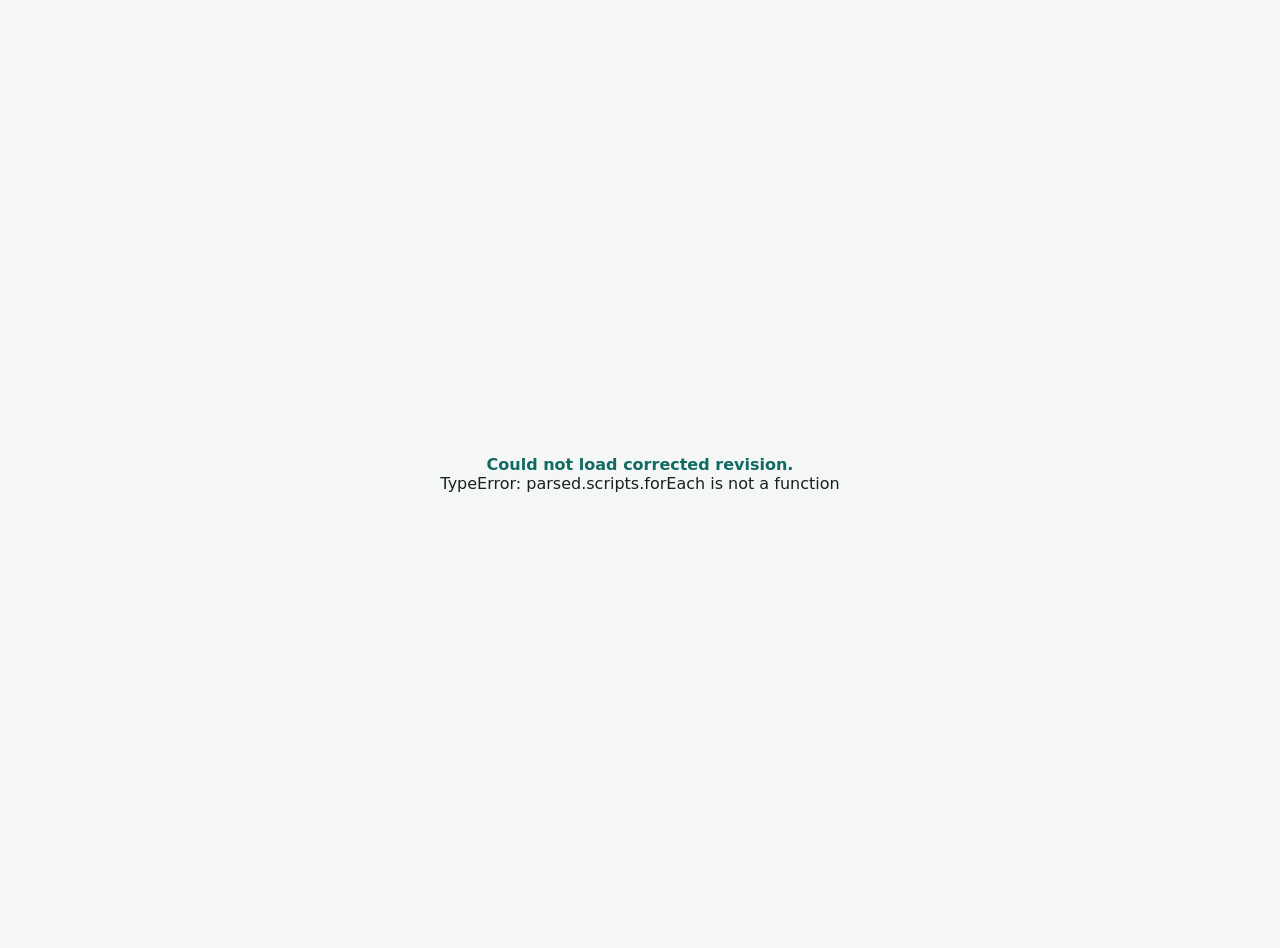
==== latest-revision-20260521-no-model-jump.html @ 3a9175ae "Add latest revision that keeps current panel on analysis" ====
<!doctype html>
<html lang="en">
  <head>
    <meta charset="utf-8" />
    <meta name="viewport" content="width=device-width, initial-scale=1" />
    <title>Advanced Concrete Design Tool - Latest no model jump</title>
    <style>
      html,
      body {
        margin: 0;
        min-height: 100%;
        background: #f4f7f5;
        color: #17211d;
        font-family: system-ui, Segoe UI, Arial, sans-serif;
      }
      .loading {
        min-height: 100vh;
        display: grid;
        place-items: center;
        padding: 24px;
        text-align: center;
      }
      .loading b {
        color: #126b63;
      }
    </style>
  </head>
  <body>
    <div class="loading">
      <div><b>Loading latest revision...</b><br />Run Analysis will keep the current panel open.</div>
    </div>
    <script>
      (async function loadLatestRevision() {
        const response = await fetch("latest-revision-20260521-v4.html?base=no-model-jump", { cache: "no-store" });
        const html = await response.text();
        const injection = `<script>
          (function installNoModelJumpPatch() {
            function activeView() {
              return document.querySelector(".tab.active")?.dataset.view || document.querySelector(".view.active")?.id?.replace(/^view-/, "") || "model";
            }
            function install() {
              const button = document.getElementById("runAnalysisBtn");
              if (!button || button.dataset.noModelJumpPatch === "1") return Boolean(button);
              button.dataset.noModelJumpPatch = "1";
              button.addEventListener(
                "click",
                function keepCurrentPanel(event) {
                  const view = activeView();
                  event.preventDefault();
                  event.stopImmediatePropagation();
                  if (typeof safeRun === "function") safeRun();
                  if (view && typeof switchTab === "function") switchTab(view);
                },
                true
              );
              window.__noModelJumpPatchReady = true;
              return true;
            }
            let attempts = 0;
            const timer = setInterval(function waitForApp() {
              attempts += 1;
              if (install() || attempts > 200) clearInterval(timer);
            }, 100);
            install();
          })();
        <\/script>`;
        document.open();
        document.write(html.replace("</body>", injection + "</body>"));
        document.close();
      })().catch(function showLoadError(error) {
        document.body.innerHTML = '<div class="loading"><div><b>Could not load latest revision.</b><br>' + String(error) + "</div></div>";
      });
    </script>
  </body>
</html>
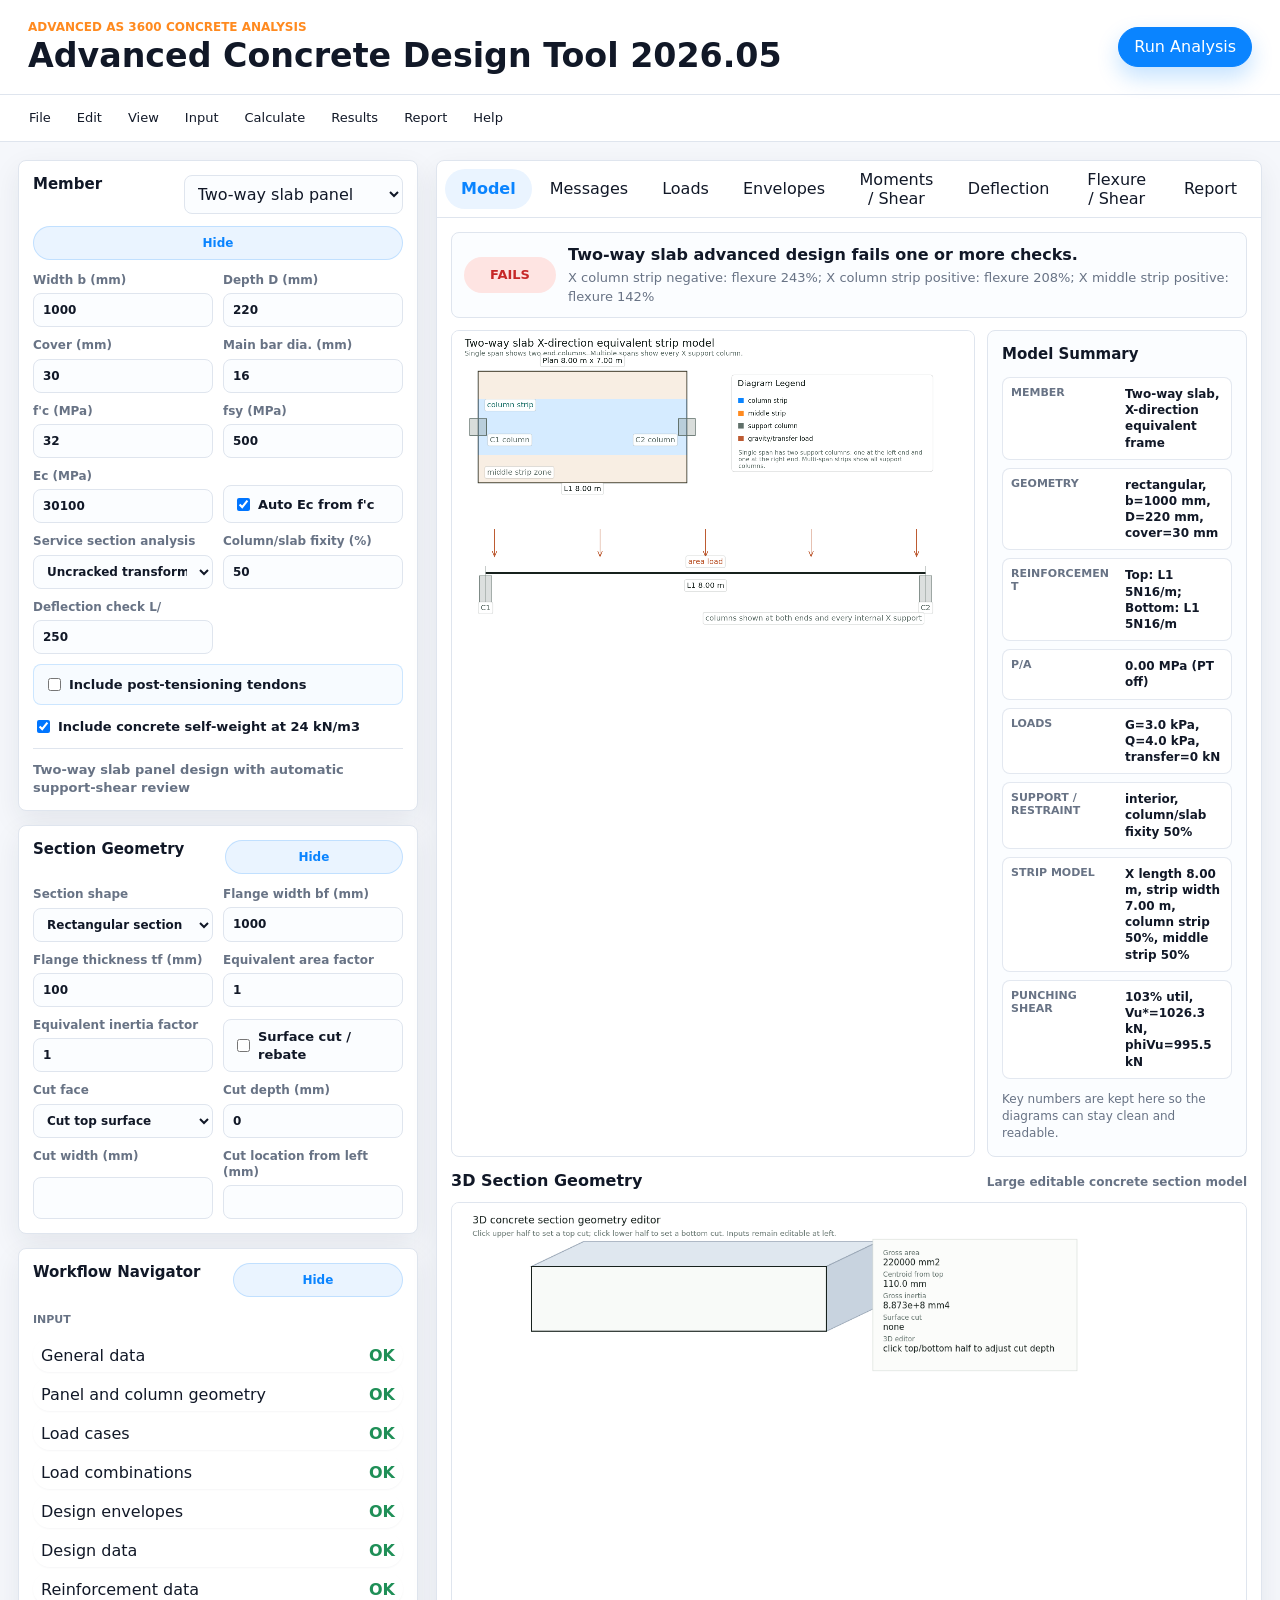
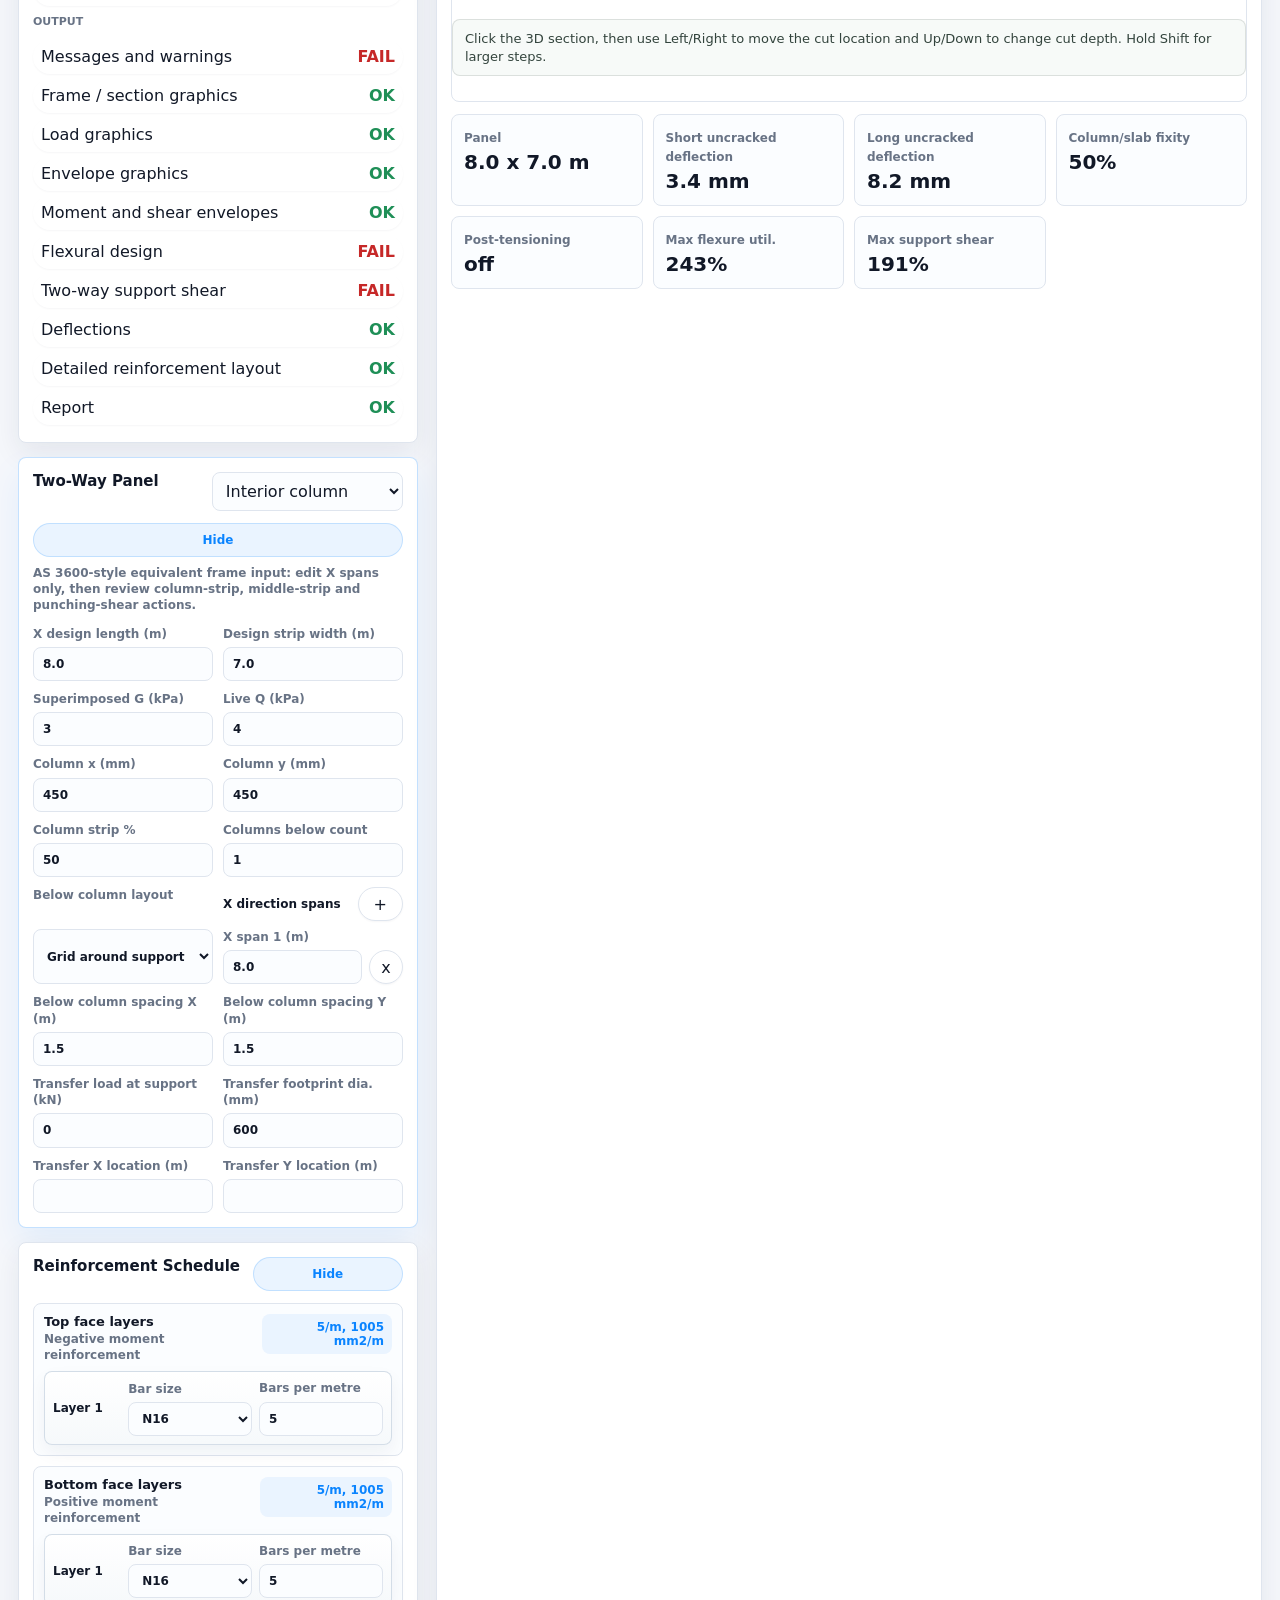
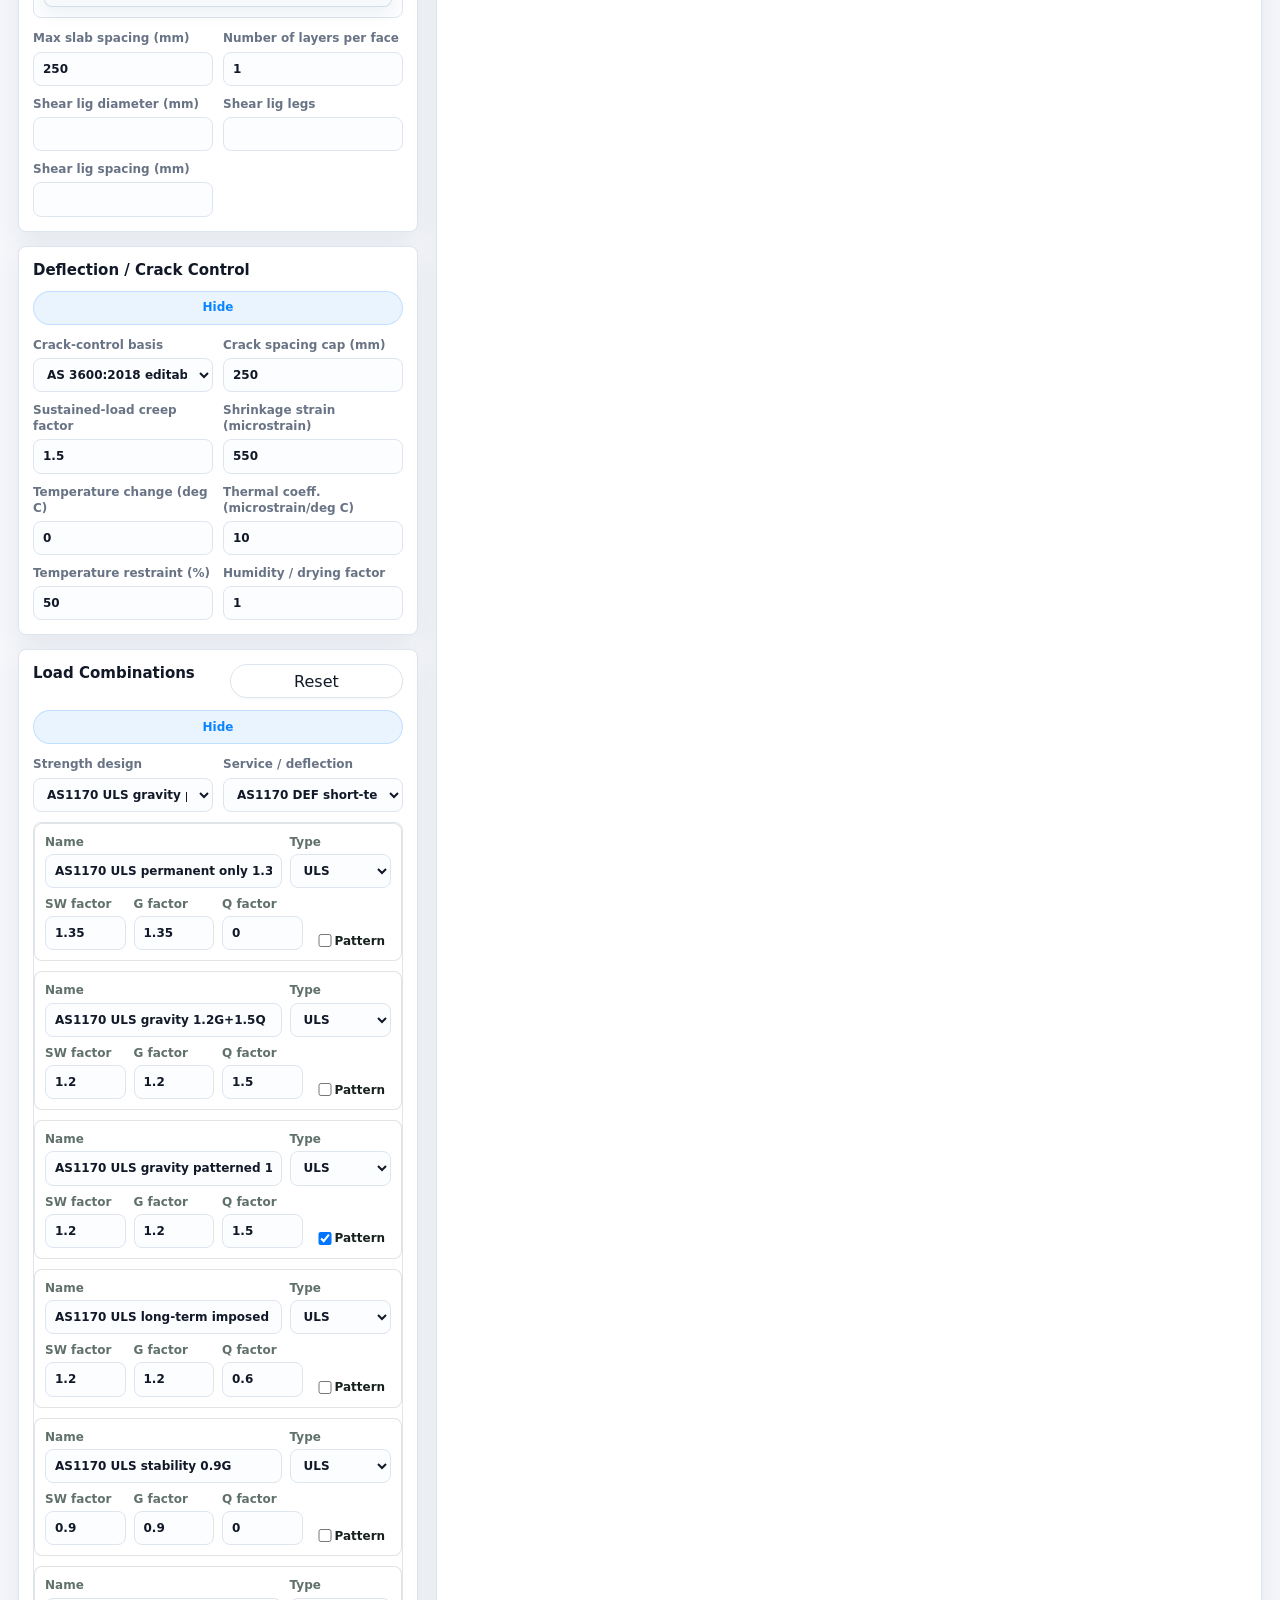
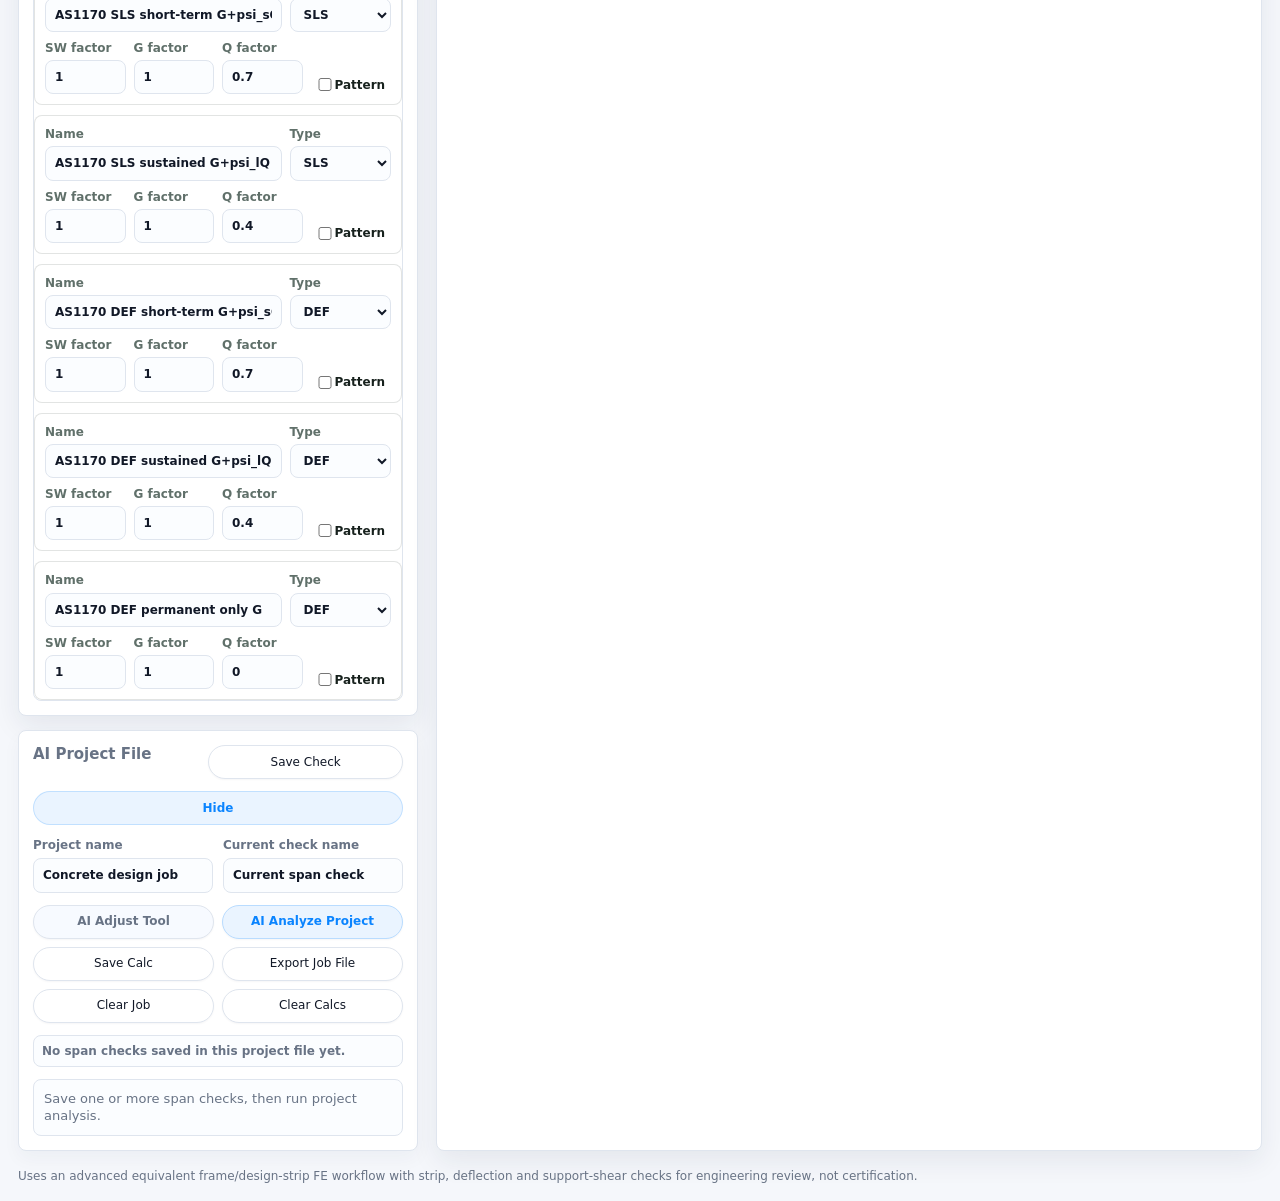
==== commit e9d48bca: "Fix latest revision wrapper loader" ====
--- a/latest-revision-20260521-no-model-jump.html
+++ b/latest-revision-20260521-no-model-jump.html
@@ -33,6 +33,7 @@
       (async function loadLatestRevision() {
         const response = await fetch("latest-revision-20260521-v4.html?base=no-model-jump", { cache: "no-store" });
         const html = await response.text();
+        const fixedHtml = html.replace("parsed.scripts.forEach(s=>s.remove());", "[...parsed.scripts].forEach(s=>s.remove());");
         const injection = `<script>
           (function installNoModelJumpPatch() {
             function activeView() {
@@ -65,7 +66,7 @@
           })();
         <\/script>`;
         document.open();
-        document.write(html.replace("</body>", injection + "</body>"));
+        document.write(fixedHtml.replace("</body>", injection + "</body>"));
         document.close();
       })().catch(function showLoadError(error) {
         document.body.innerHTML = '<div class="loading"><div><b>Could not load latest revision.</b><br>' + String(error) + "</div></div>";
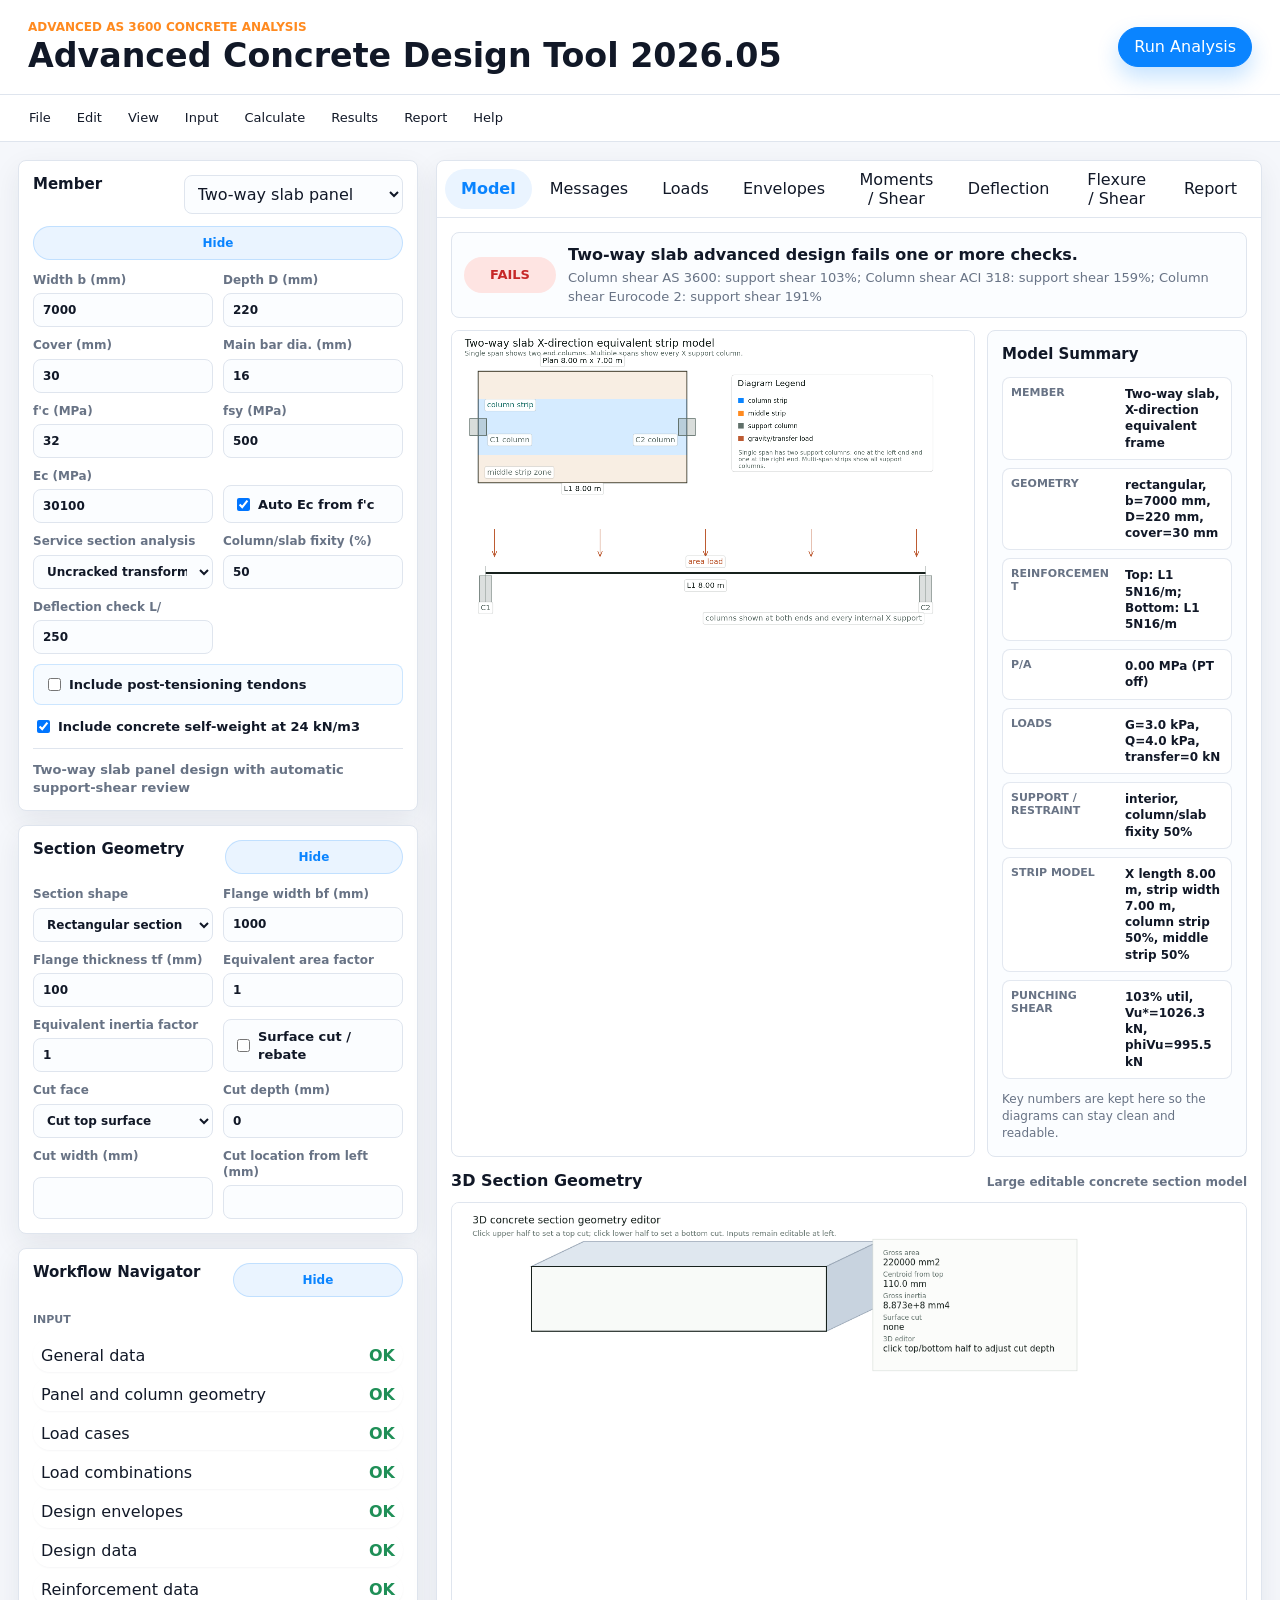
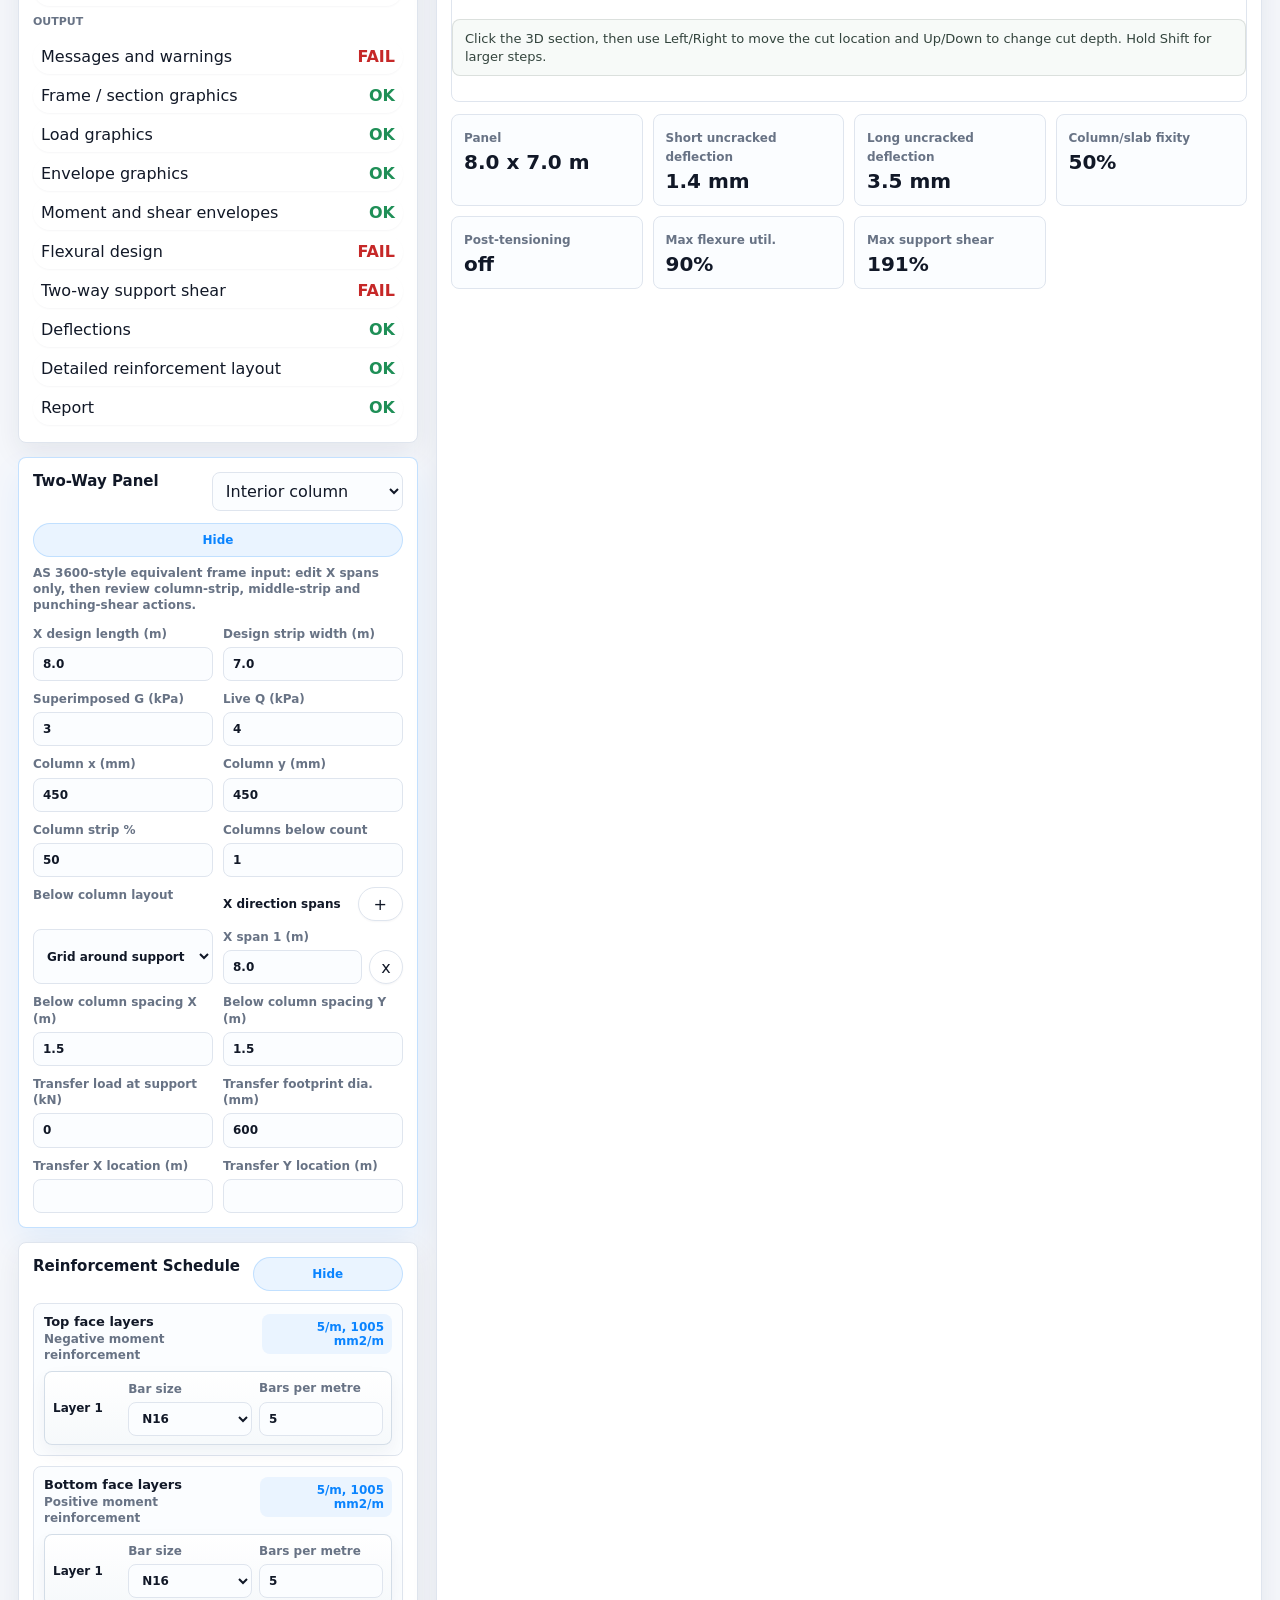
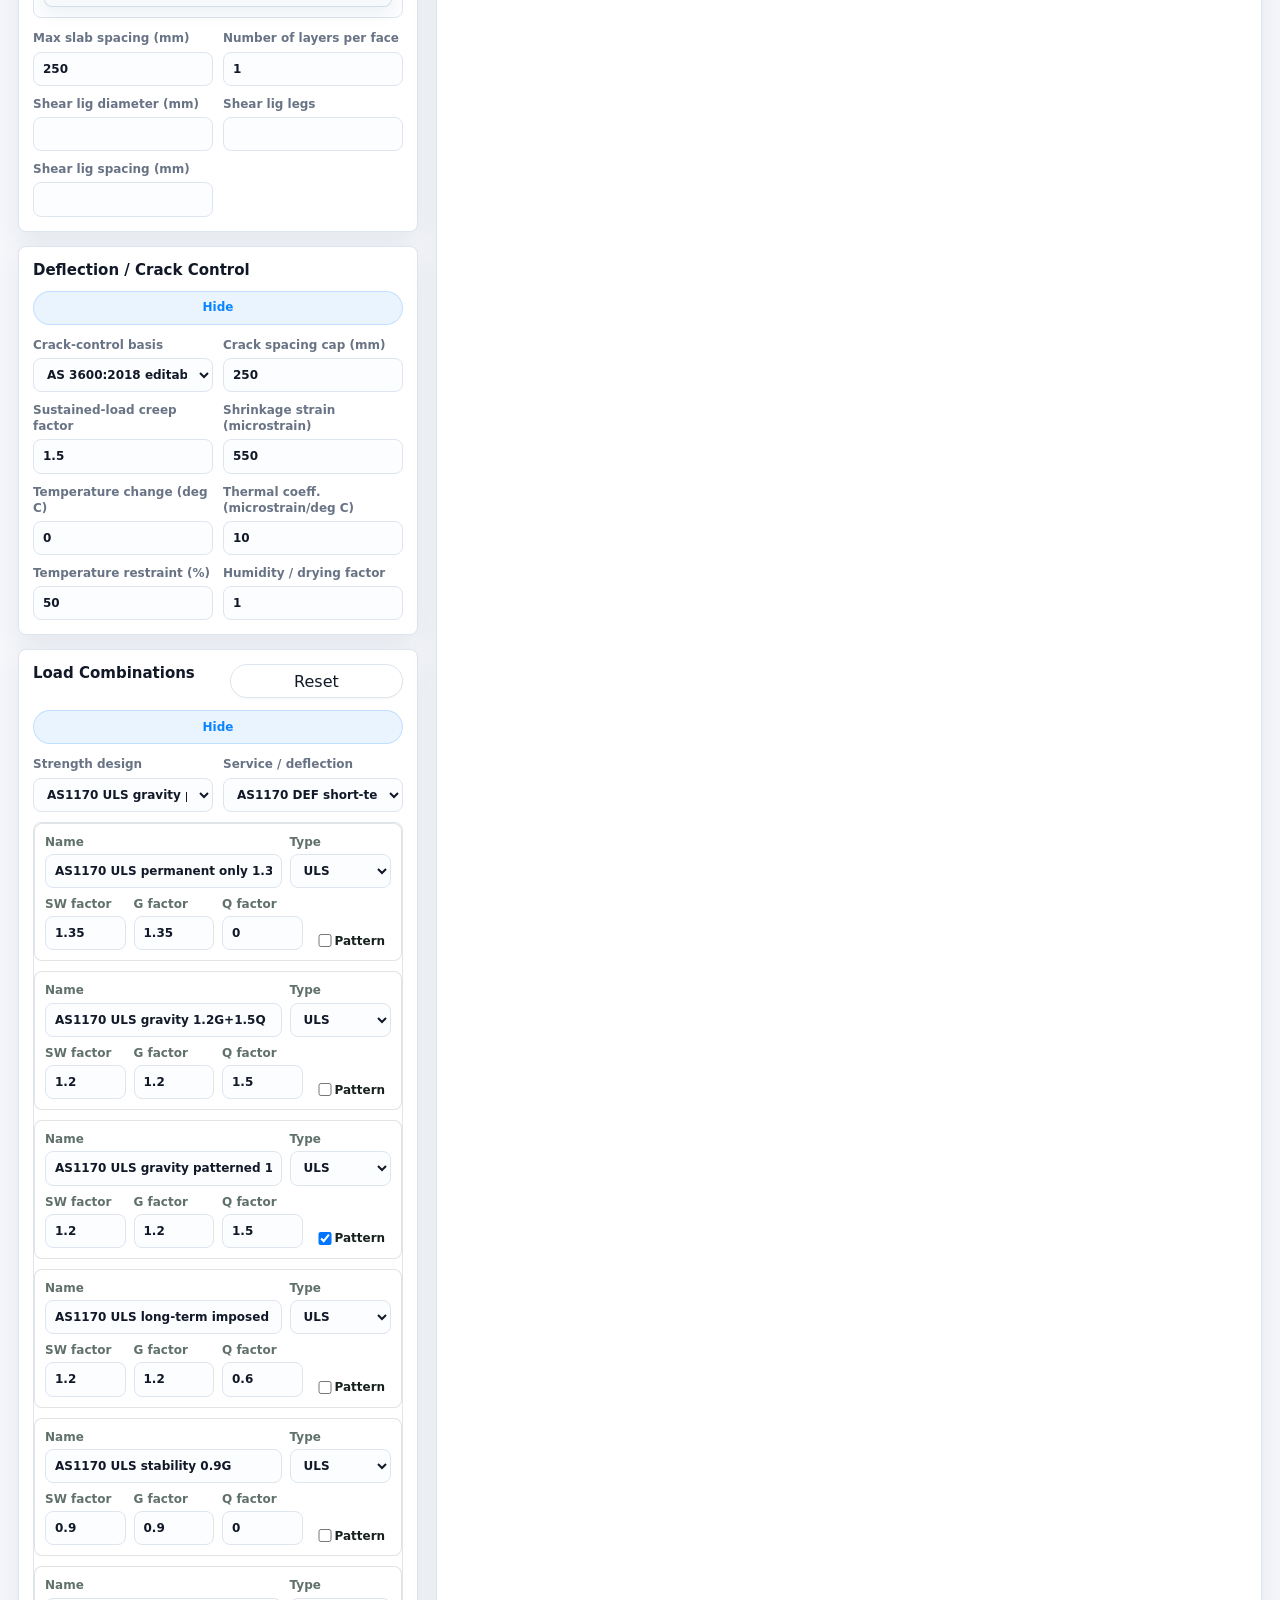
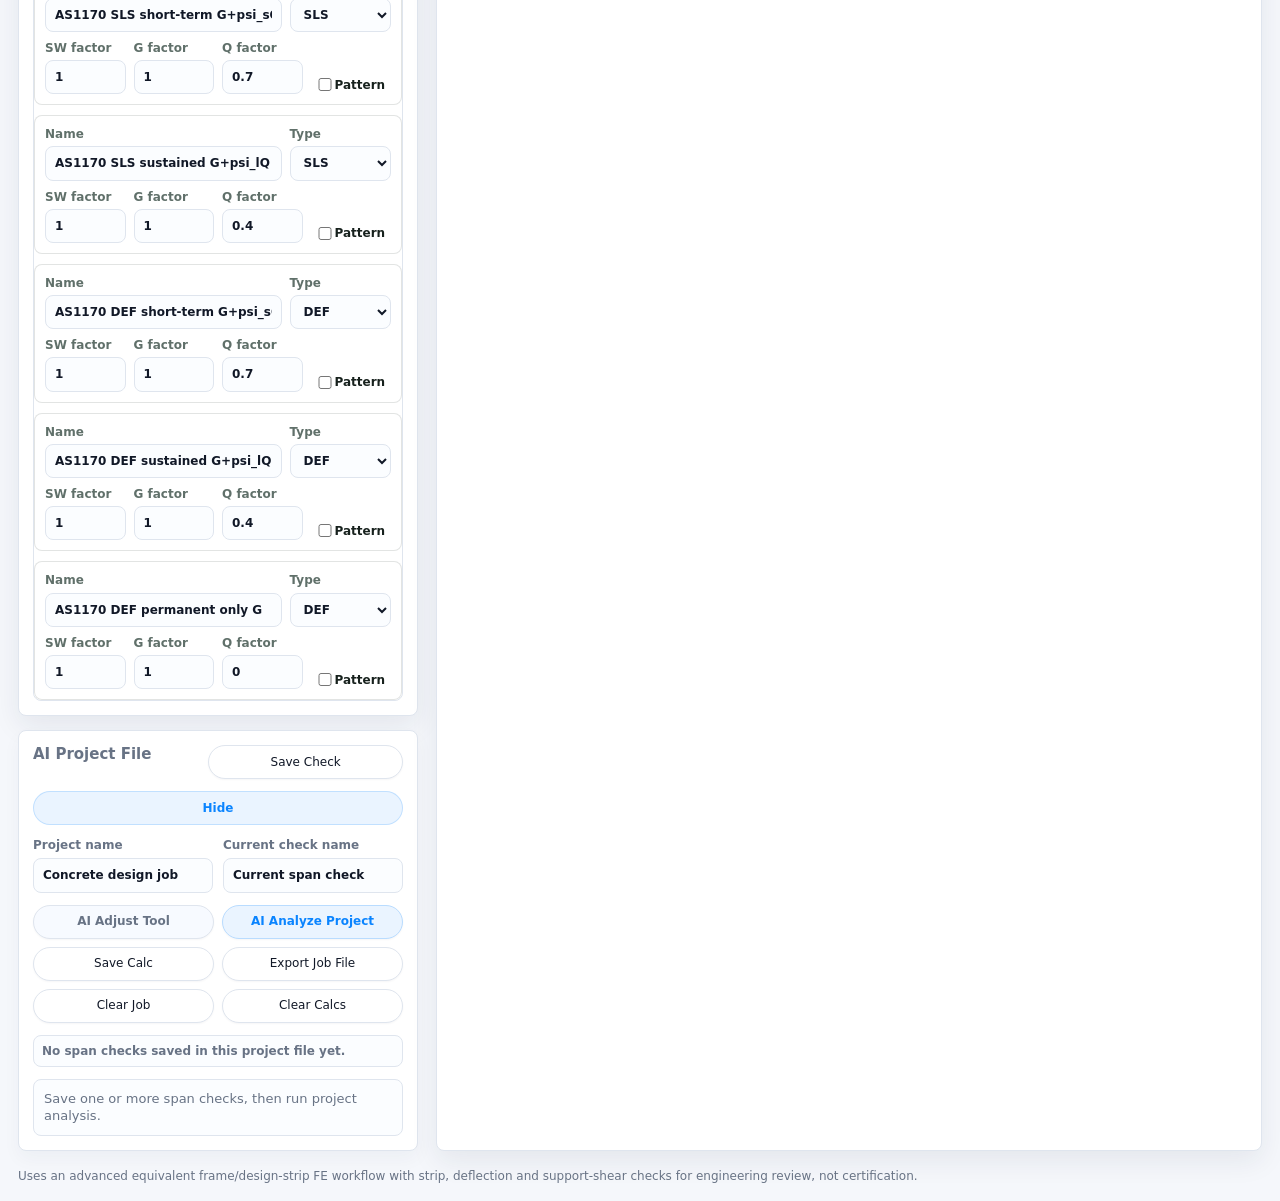
==== commit 95d94600: "Fix two-way strip width and flexure load share" ====
--- a/latest-revision-20260521-no-model-jump.html
+++ b/latest-revision-20260521-no-model-jump.html
@@ -31,15 +31,51 @@
     </div>
     <script>
       (async function loadLatestRevision() {
-        const response = await fetch("latest-revision-20260521-v4.html?base=no-model-jump", { cache: "no-store" });
+        const response = await fetch("latest-revision-20260521-v4.html?base=two-way-strip-fix", { cache: "no-store" });
         const html = await response.text();
         const fixedHtml = html.replace("parsed.scripts.forEach(s=>s.remove());", "[...parsed.scripts].forEach(s=>s.remove());");
         const injection = `<script>
-          (function installNoModelJumpPatch() {
+          (function installLatestTwoWayPatch() {
+            function appState() {
+              try { return state; } catch { return null; }
+            }
+            function id(name) {
+              return document.getElementById(name);
+            }
+            function toNumber(value, fallback) {
+              const n = Number(value);
+              return Number.isFinite(n) ? n : fallback;
+            }
+            function clampLocal(value, min, max) {
+              return Math.max(min, Math.min(max, Number(value) || 0));
+            }
+            function sumSpans(spans) {
+              return (spans || []).reduce(function (sum, span) { return sum + Math.max(0.5, Number(span) || 0.5); }, 0);
+            }
             function activeView() {
               return document.querySelector(".tab.active")?.dataset.view || document.querySelector(".view.active")?.id?.replace(/^view-/, "") || "model";
             }
-            function install() {
+            function syncTwoWayInputs() {
+              const st = appState();
+              const memberType = id("memberType")?.value || "twoWay";
+              if (!st || memberType !== "twoWay") return;
+              const xInput = id("panelX");
+              const yInput = id("panelY");
+              const widthInput = id("width");
+              const panelX = Math.max(0.5, toNumber(xInput?.value, 8));
+              const panelY = Math.max(0.5, toNumber(yInput?.value, 7));
+              if (!Array.isArray(st.twoWaySpansX) || !st.twoWaySpansX.length) st.twoWaySpansX = [panelX];
+              const current = sumSpans(st.twoWaySpansX);
+              if (st.twoWaySpansX.length === 1) {
+                st.twoWaySpansX = [panelX];
+              } else if (Math.abs(current - panelX) > 0.05) {
+                const scale = panelX / Math.max(current, 0.5);
+                st.twoWaySpansX = st.twoWaySpansX.map(function (span) { return Math.max(0.5, Number(span) * scale); });
+              }
+              st.twoWaySpansY = [panelY];
+              if (widthInput) widthInput.value = Math.round(panelY * 1000);
+            }
+            function patchNoModelJump() {
               const button = document.getElementById("runAnalysisBtn");
               if (!button || button.dataset.noModelJumpPatch === "1") return Boolean(button);
               button.dataset.noModelJumpPatch = "1";
@@ -56,6 +92,115 @@
               );
               window.__noModelJumpPatchReady = true;
               return true;
+            }
+            function patchTwoWayInputs() {
+              const st = appState();
+              if (!st || typeof readInputs !== "function") return false;
+              ["panelX", "panelY"].forEach(function (name) {
+                const el = id(name);
+                if (!el || el.dataset.twoWayStripFix === "1") return;
+                el.dataset.twoWayStripFix = "1";
+                ["input", "change"].forEach(function (eventName) {
+                  el.addEventListener(eventName, function () {
+                    syncTwoWayInputs();
+                    if (typeof safeRun === "function") safeRun();
+                  }, true);
+                });
+              });
+              syncTwoWayInputs();
+              if (!readInputs.twoWayStripWidthFix) {
+                const baseReadInputs = readInputs;
+                readInputs = function () {
+                  syncTwoWayInputs();
+                  const data = baseReadInputs.apply(this, arguments);
+                  if (data && data.memberType === "twoWay") {
+                    data.panelX = Math.max(0.5, toNumber(id("panelX")?.value, data.panelX || 8));
+                    data.panelY = Math.max(0.5, toNumber(id("panelY")?.value, data.panelY || 7));
+                    data.b = Math.round(data.panelY * 1000);
+                    data.designStripWidth = data.panelY;
+                    data.twoWaySpansX = (appState()?.twoWaySpansX || [data.panelX]).slice();
+                    if (typeof sectionProperties === "function") {
+                      data.sectionProperties = sectionProperties(data);
+                      data.Agross = data.sectionProperties.area;
+                      data.sectionCentroid = data.sectionProperties.centroid;
+                      data.Igross = data.sectionProperties.inertia;
+                    }
+                    if (typeof selfWeightAreaLoad === "function") data.selfWeightLoad = selfWeightAreaLoad(data);
+                    data.transferAreaLoad = Math.max(0, data.transferLoadKn || 0) / Math.max(data.panelX * data.panelY, 1e-9);
+                    if (typeof ptEffectiveForce === "function") data.ptEffectiveForce = ptEffectiveForce(data);
+                  }
+                  return data;
+                };
+                readInputs.twoWayStripWidthFix = true;
+              }
+              return true;
+            }
+            function patchTwoWayFlexure() {
+              if (typeof designTwoWayStrips !== "function" || designTwoWayStrips.twoWayLoadShareFix) return typeof designTwoWayStrips === "function";
+              designTwoWayStrips = function (input, wu, plate) {
+                const lx = Math.max(0.5, Number(input.panelX) || 0.5);
+                const ly = Math.max(0.5, Number(input.panelY) || 0.5);
+                const short = Math.min(lx, ly);
+                const long = Math.max(lx, ly);
+                const aspect = long / Math.max(short, 0.5);
+                const colFrac = clampLocal((input.columnStripPercent || 50) / 100, 0.2, 0.8);
+                const fixity = typeof connectionFixityRatio === "function" ? connectionFixityRatio(input) : clampLocal((input.columnFixity || 50) / 100, 0, 1);
+                const factors = typeof twoWayStripDistributionFactors === "function" ? twoWayStripDistributionFactors(fixity) : {
+                  columnNegative: 0.7,
+                  columnPositive: 0.6,
+                  middlePositive: 0.41,
+                  middleNegative: 0.21
+                };
+                const lx4 = Math.pow(lx, 4);
+                const ly4 = Math.pow(ly, 4);
+                const xShare = clampLocal(ly4 / Math.max(lx4 + ly4, 1e-9), 0.2, 1);
+                const totalMoment = typeof equivalentFrameStaticMoment === "function" ? equivalentFrameStaticMoment(wu * xShare, lx, ly) : (wu * xShare * ly * lx * lx) / 8;
+                const columnWidth = ly * colFrac;
+                const middleWidth = Math.max(ly - columnWidth, ly * 0.1);
+                const rows = [];
+                [
+                  { strip: "column strip", sign: "negative", frac: factors.columnNegative, width: columnWidth },
+                  { strip: "column strip", sign: "positive", frac: factors.columnPositive, width: columnWidth },
+                  { strip: "middle strip", sign: "positive", frac: factors.middlePositive, width: middleWidth },
+                  { strip: "middle strip", sign: "negative", frac: factors.middleNegative, width: middleWidth }
+                ].forEach(function (item) {
+                  const Mu = Math.abs((totalMoment * item.frac) / Math.max(item.width, 0.1));
+                  const stripInput = { ...input, memberType: "slab", b: 1000, d: input.d };
+                  const face = item.sign === "negative" ? "top" : "bottom";
+                  const phi = typeof flexurePhi === "function" ? flexurePhi(stripInput) : 0.85;
+                  const asReq = typeof requiredSteel === "function" ? requiredSteel(stripInput, Mu / phi, face) : 0;
+                  const provided = typeof chooseReo === "function" ? chooseReo(stripInput, asReq, face) : { text: "check reinforcement", as: 0 };
+                  const phiMu = typeof momentCapacity === "function" ? phi * momentCapacity(stripInput, provided.as || 0, face) : 0;
+                  rows.push({
+                    zone: "X " + item.strip,
+                    location: item.sign,
+                    face,
+                    Mu,
+                    phiMu,
+                    asReq,
+                    provided,
+                    util: phiMu > 0 ? Mu / phiMu : Infinity,
+                    deflection: (plate?.maxDeflectionM || 0) * 1000,
+                    limit: (short * 1000) / Math.max(input.deflectionRatio || 250, 1),
+                    deflectionOk: (plate?.maxDeflectionM || 0) * 1000 <= (short * 1000) / Math.max(input.deflectionRatio || 250, 1),
+                    check: "X-direction equivalent strip, " + item.width.toFixed(2) + " m " + item.strip + ", two-way load share " + (xShare * 100).toFixed(0) + "%, aspect " + aspect.toFixed(2)
+                  });
+                });
+                return rows;
+              };
+              designTwoWayStrips.twoWayLoadShareFix = true;
+              return true;
+            }
+            function install() {
+              const ok = patchNoModelJump();
+              const inputOk = patchTwoWayInputs();
+              const flexureOk = patchTwoWayFlexure();
+              if (inputOk && flexureOk) {
+                syncTwoWayInputs();
+                if (typeof safeRun === "function") safeRun();
+                window.__twoWayStripFlexureFixReady = true;
+              }
+              return ok && inputOk && flexureOk;
             }
             let attempts = 0;
             const timer = setInterval(function waitForApp() {
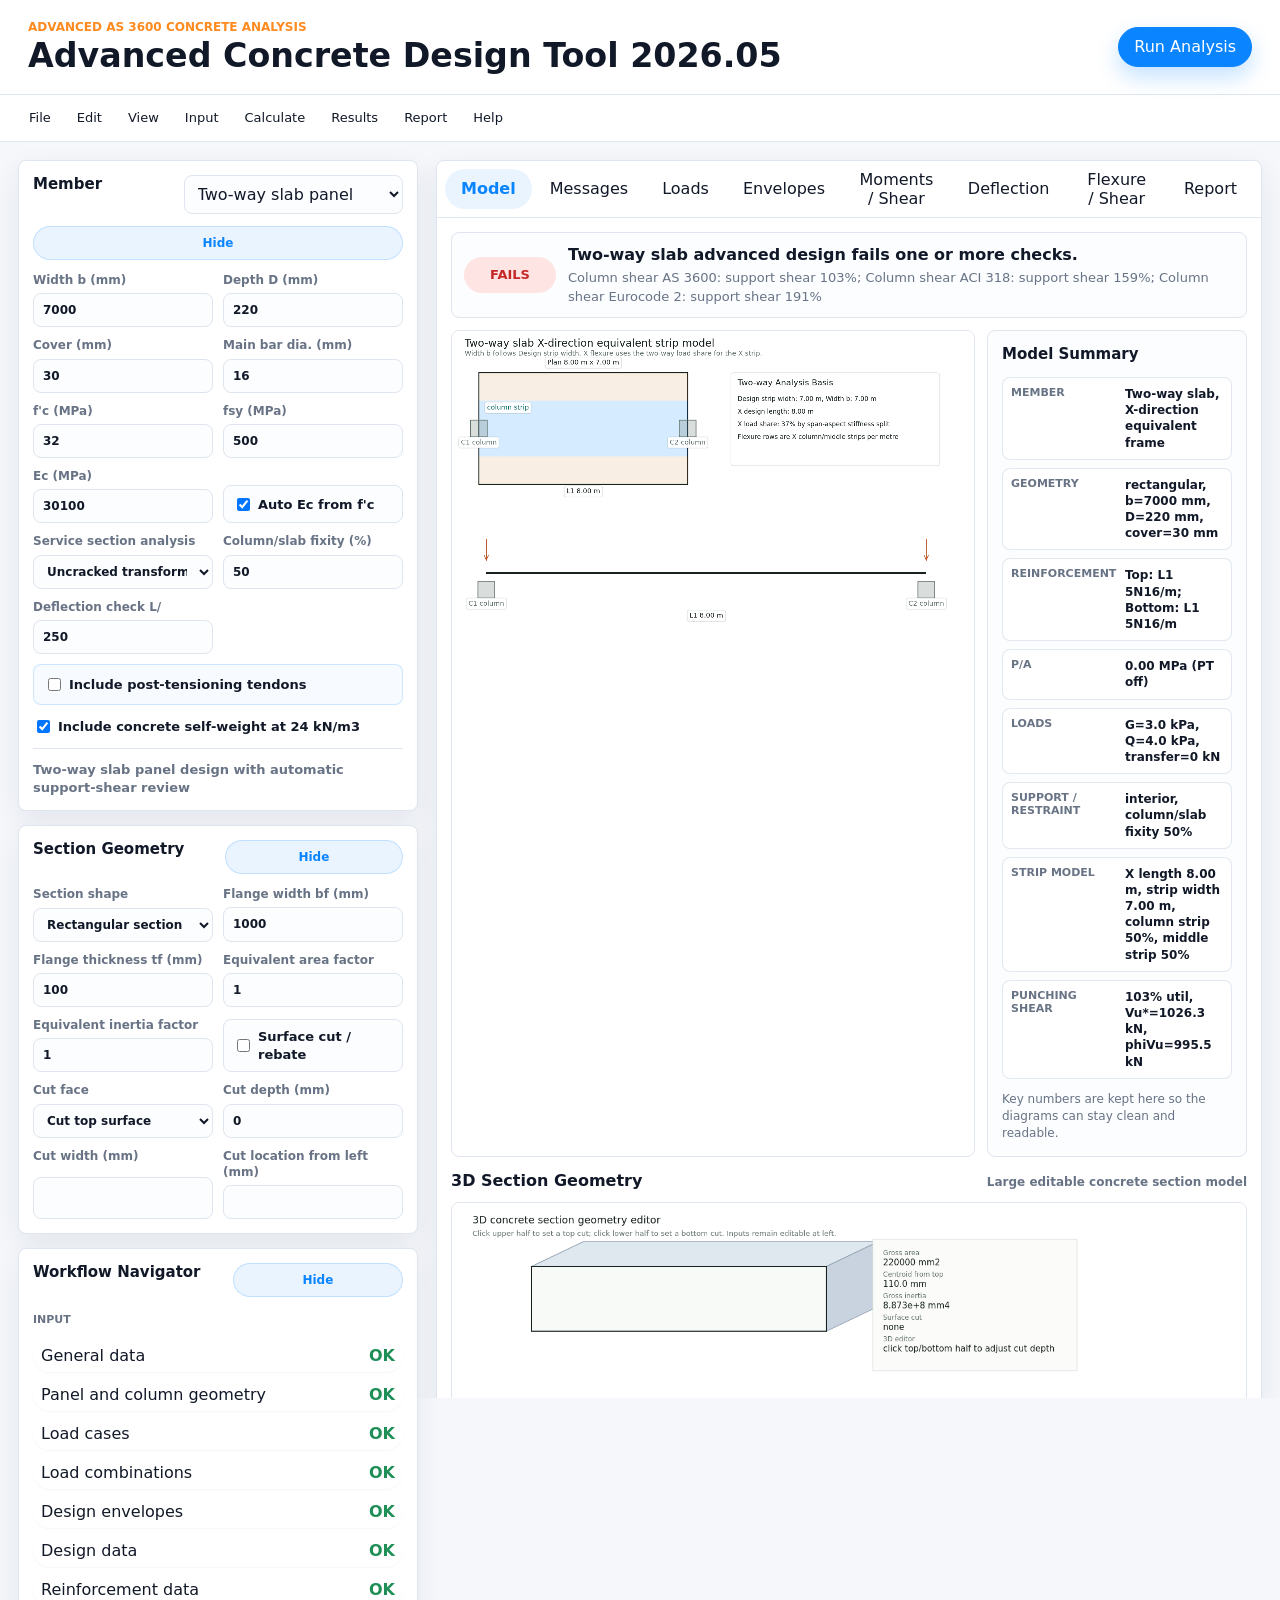
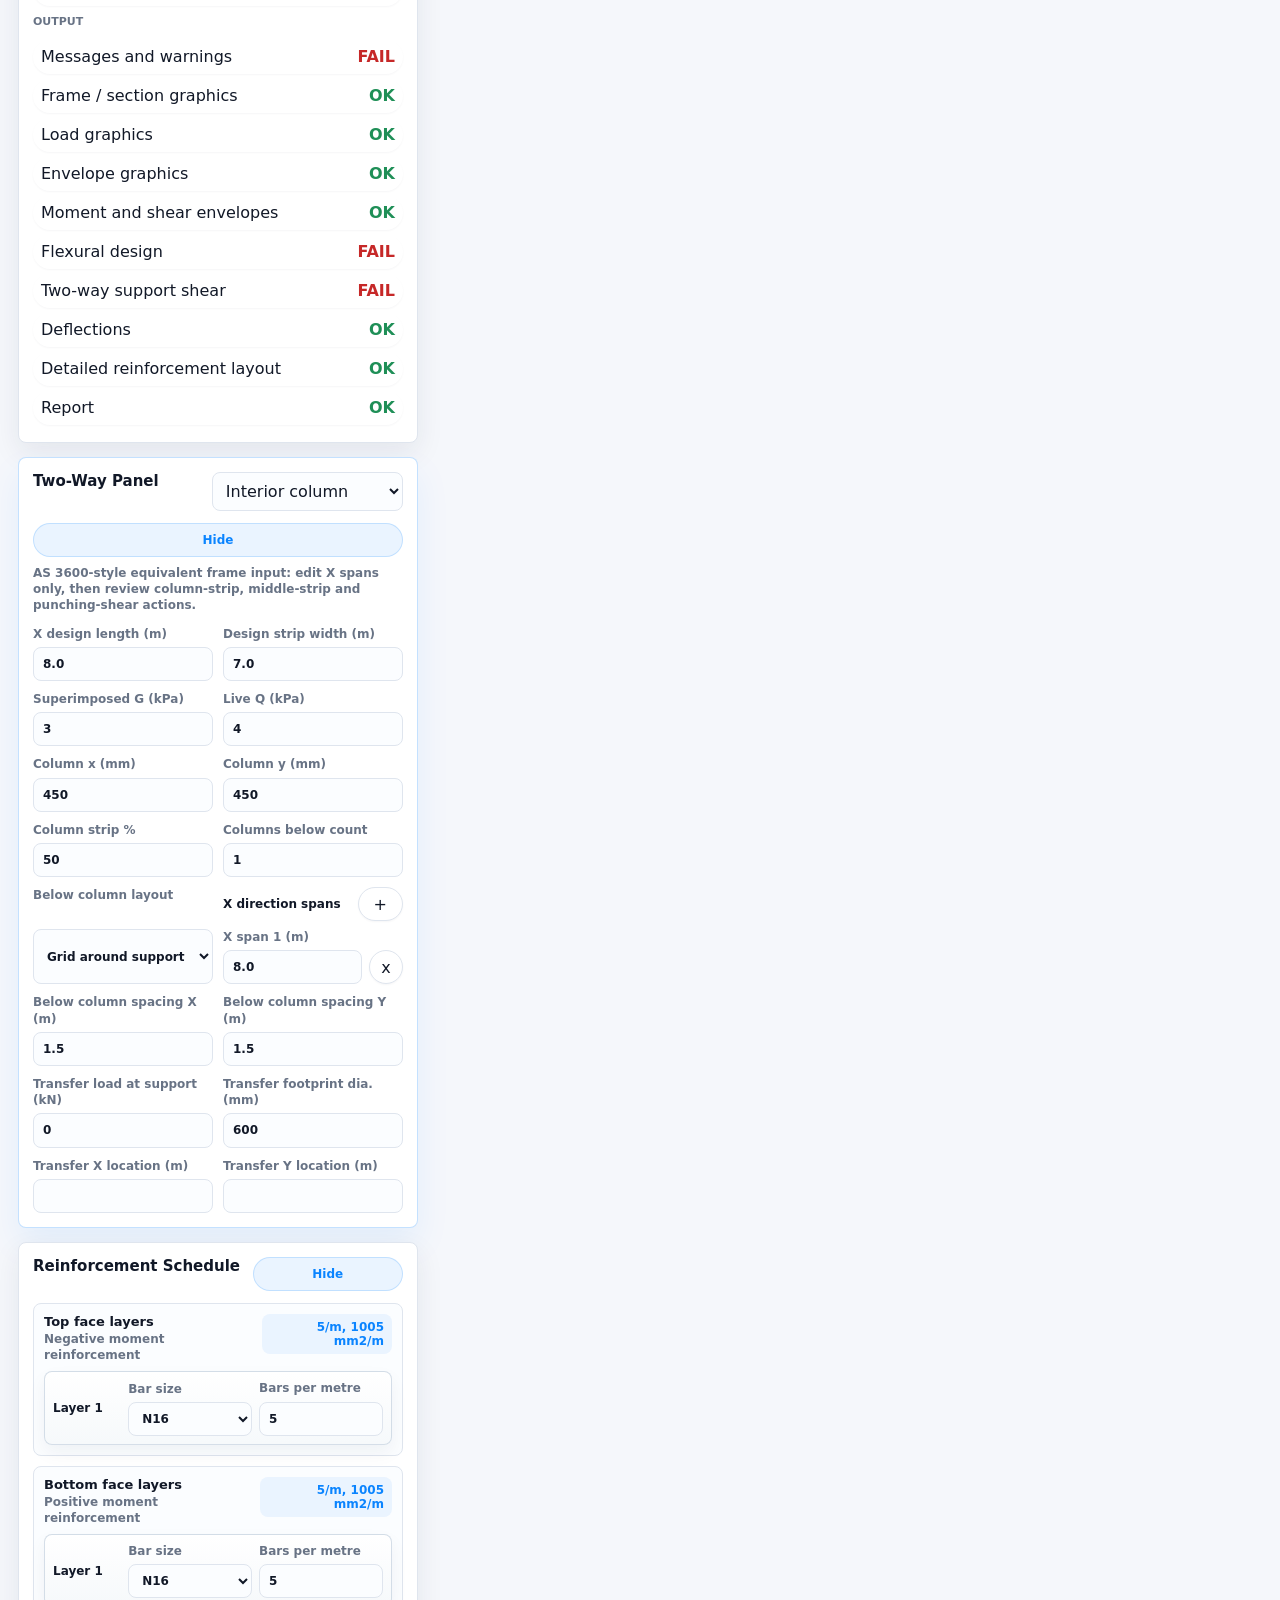
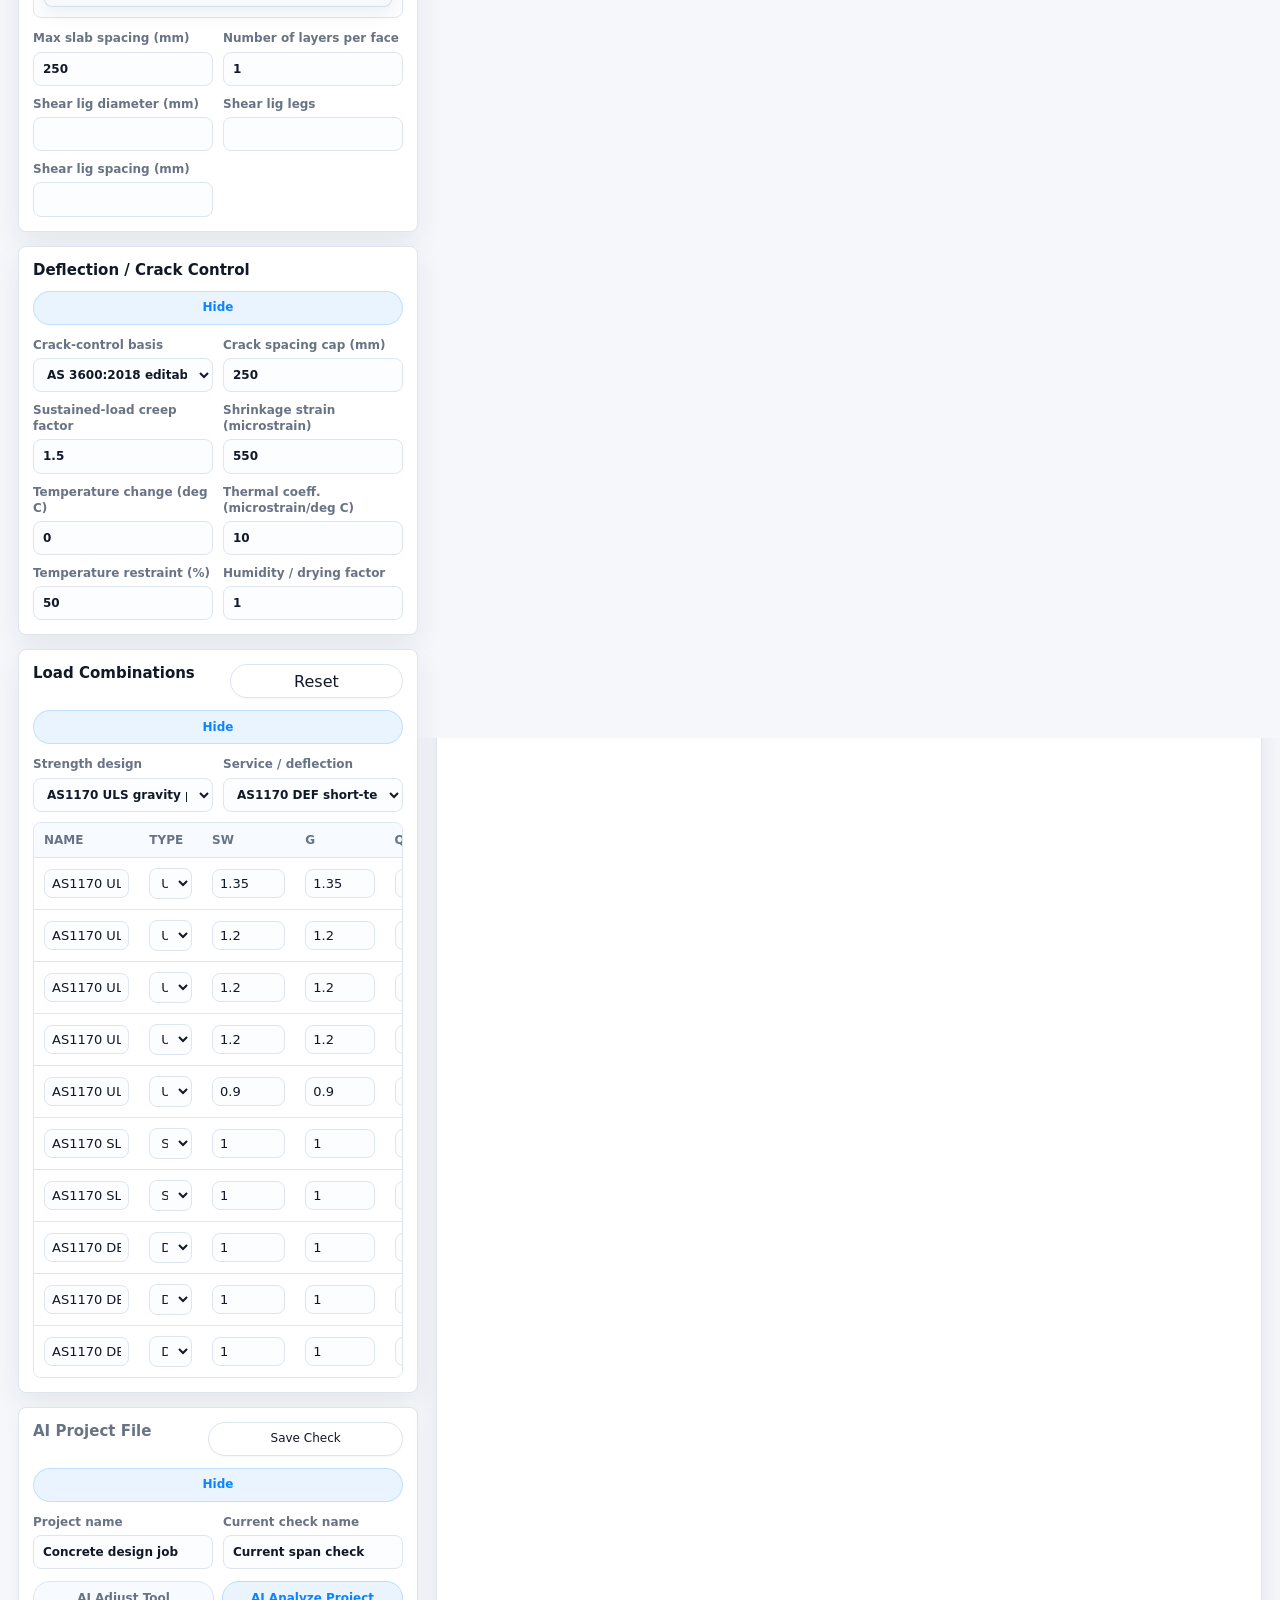
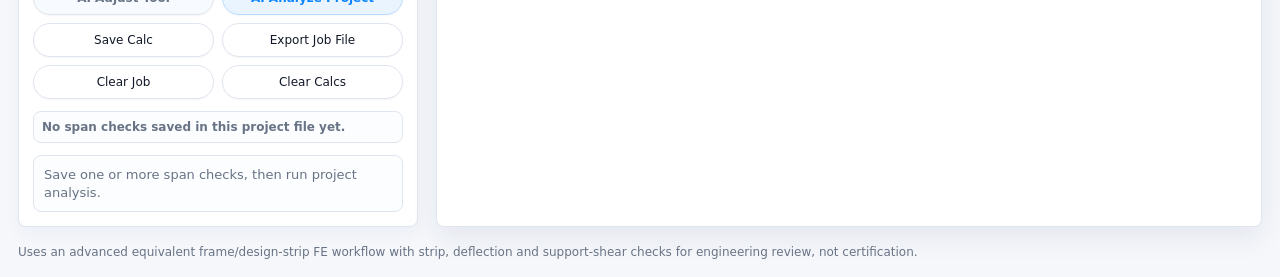
==== commit 839de21f: "Replace wrapper with direct two-way strip fix loader" ====
--- a/latest-revision-20260521-no-model-jump.html
+++ b/latest-revision-20260521-no-model-jump.html
@@ -3,7 +3,7 @@
   <head>
     <meta charset="utf-8" />
     <meta name="viewport" content="width=device-width, initial-scale=1" />
-    <title>Advanced Concrete Design Tool - Latest no model jump</title>
+    <title>Advanced Concrete Design Tool - Latest two-way strip fix</title>
     <style>
       html,
       body {
@@ -27,195 +27,384 @@
   </head>
   <body>
     <div class="loading">
-      <div><b>Loading latest revision...</b><br />Run Analysis will keep the current panel open.</div>
+      <div><b>Loading latest revision...</b><br />Two-way strip width and flexure logic are being patched.</div>
     </div>
     <script>
-      (async function loadLatestRevision() {
-        const response = await fetch("latest-revision-20260521-v4.html?base=two-way-strip-fix", { cache: "no-store" });
+      (async function loadApp() {
+        const response = await fetch("index.html?base=20260522-two-way-strip-fix", { cache: "no-store" });
         const html = await response.text();
-        const fixedHtml = html.replace("parsed.scripts.forEach(s=>s.remove());", "[...parsed.scripts].forEach(s=>s.remove());");
-        const injection = `<script>
-          (function installLatestTwoWayPatch() {
-            function appState() {
-              try { return state; } catch { return null; }
-            }
-            function id(name) {
-              return document.getElementById(name);
-            }
-            function toNumber(value, fallback) {
-              const n = Number(value);
-              return Number.isFinite(n) ? n : fallback;
-            }
-            function clampLocal(value, min, max) {
-              return Math.max(min, Math.min(max, Number(value) || 0));
-            }
-            function sumSpans(spans) {
-              return (spans || []).reduce(function (sum, span) { return sum + Math.max(0.5, Number(span) || 0.5); }, 0);
-            }
-            function activeView() {
-              return document.querySelector(".tab.active")?.dataset.view || document.querySelector(".view.active")?.id?.replace(/^view-/, "") || "model";
-            }
-            function syncTwoWayInputs() {
-              const st = appState();
-              const memberType = id("memberType")?.value || "twoWay";
-              if (!st || memberType !== "twoWay") return;
-              const xInput = id("panelX");
-              const yInput = id("panelY");
-              const widthInput = id("width");
-              const panelX = Math.max(0.5, toNumber(xInput?.value, 8));
-              const panelY = Math.max(0.5, toNumber(yInput?.value, 7));
-              if (!Array.isArray(st.twoWaySpansX) || !st.twoWaySpansX.length) st.twoWaySpansX = [panelX];
-              const current = sumSpans(st.twoWaySpansX);
-              if (st.twoWaySpansX.length === 1) {
-                st.twoWaySpansX = [panelX];
-              } else if (Math.abs(current - panelX) > 0.05) {
-                const scale = panelX / Math.max(current, 0.5);
-                st.twoWaySpansX = st.twoWaySpansX.map(function (span) { return Math.max(0.5, Number(span) * scale); });
-              }
-              st.twoWaySpansY = [panelY];
-              if (widthInput) widthInput.value = Math.round(panelY * 1000);
-            }
-            function patchNoModelJump() {
-              const button = document.getElementById("runAnalysisBtn");
-              if (!button || button.dataset.noModelJumpPatch === "1") return Boolean(button);
-              button.dataset.noModelJumpPatch = "1";
-              button.addEventListener(
-                "click",
-                function keepCurrentPanel(event) {
-                  const view = activeView();
-                  event.preventDefault();
-                  event.stopImmediatePropagation();
+        const parsed = new DOMParser().parseFromString(html, "text/html");
+        const scripts = [...parsed.scripts].filter((script) => !/analysis-manual-fixes\.js/.test(script.getAttribute("src") || ""));
+        [...parsed.scripts].forEach((script) => script.remove());
+        document.head.innerHTML = parsed.head.innerHTML;
+        document.body.innerHTML = parsed.body.innerHTML;
+        for (const script of scripts) await loadScript(script);
+        const patch = document.createElement("script");
+        patch.textContent = "(" + patchApp.toString() + ")();";
+        document.body.appendChild(patch);
+      })().catch(function showError(error) {
+        document.body.innerHTML = '<div class="loading"><div><b>Could not load latest revision.</b><br>' + String(error) + "</div></div>";
+      });
+
+      function loadScript(oldScript) {
+        return new Promise((resolve, reject) => {
+          const script = document.createElement("script");
+          if (oldScript.src) {
+            script.src = oldScript.getAttribute("src");
+            script.onload = resolve;
+            script.onerror = reject;
+          } else {
+            script.textContent = oldScript.textContent;
+            setTimeout(resolve, 0);
+          }
+          document.body.appendChild(script);
+          if (!oldScript.src) resolve();
+        });
+      }
+
+      function patchApp() {
+        const id = (name) => document.getElementById(name);
+        const appState = () => {
+          try {
+            return state;
+          } catch {
+            return null;
+          }
+        };
+        const number = (value, fallback) => {
+          const n = Number(value);
+          return Number.isFinite(n) ? n : fallback;
+        };
+        const clampLocal = (value, min, max) => Math.max(min, Math.min(max, Number(value) || 0));
+        const sumSpans = (spans) => (spans || []).reduce((sum, span) => sum + Math.max(0.5, Number(span) || 0.5), 0);
+
+        patchNoModelJump();
+        patchTwoWayInputs();
+        patchTwoWayFlexure();
+        patchTwoWayModel();
+        try {
+          if (typeof safeRun === "function") safeRun();
+        } catch {}
+        window.__twoWayStripFlexureFixReady = true;
+
+        function activeView() {
+          return document.querySelector(".tab.active")?.dataset.view || document.querySelector(".view.active")?.id?.replace(/^view-/, "") || "model";
+        }
+
+        function syncTwoWayInputs() {
+          const st = appState();
+          if (!st || (id("memberType")?.value || "twoWay") !== "twoWay") return;
+          const xInput = id("panelX");
+          const yInput = id("panelY");
+          const widthInput = id("width");
+          const panelX = Math.max(0.5, number(xInput?.value, 8));
+          const panelY = Math.max(0.5, number(yInput?.value, 7));
+          if (!Array.isArray(st.twoWaySpansX) || !st.twoWaySpansX.length) st.twoWaySpansX = [panelX];
+          const current = sumSpans(st.twoWaySpansX);
+          if (st.twoWaySpansX.length === 1) {
+            st.twoWaySpansX = [panelX];
+          } else if (Math.abs(current - panelX) > 0.05) {
+            const scale = panelX / Math.max(current, 0.5);
+            st.twoWaySpansX = st.twoWaySpansX.map((span) => Math.max(0.5, Number(span) * scale));
+          }
+          st.twoWaySpansY = [panelY];
+          if (widthInput) widthInput.value = Math.round(panelY * 1000);
+        }
+
+        function patchNoModelJump() {
+          const button = id("runAnalysisBtn");
+          if (!button || button.dataset.noModelJumpPatch === "1") return;
+          button.dataset.noModelJumpPatch = "1";
+          button.addEventListener(
+            "click",
+            (event) => {
+              const view = activeView();
+              event.preventDefault();
+              event.stopImmediatePropagation();
+              if (typeof safeRun === "function") safeRun();
+              if (typeof switchTab === "function") switchTab(view);
+            },
+            true
+          );
+          window.__noModelJumpPatchReady = true;
+        }
+
+        function patchTwoWayInputs() {
+          if (typeof readInputs !== "function" || readInputs.twoWayStripWidthFix) return;
+          ["panelX", "panelY"].forEach((name) => {
+            const el = id(name);
+            if (!el) return;
+            ["input", "change"].forEach((eventName) => {
+              el.addEventListener(
+                eventName,
+                () => {
+                  syncTwoWayInputs();
                   if (typeof safeRun === "function") safeRun();
-                  if (view && typeof switchTab === "function") switchTab(view);
                 },
                 true
               );
-              window.__noModelJumpPatchReady = true;
-              return true;
+            });
+          });
+          const baseReadInputs = readInputs;
+          readInputs = function () {
+            syncTwoWayInputs();
+            const data = baseReadInputs.apply(this, arguments);
+            if (data?.memberType === "twoWay") {
+              data.panelX = Math.max(0.5, number(id("panelX")?.value, data.panelX || 8));
+              data.panelY = Math.max(0.5, number(id("panelY")?.value, data.panelY || 7));
+              data.b = Math.round(data.panelY * 1000);
+              data.designStripWidth = data.panelY;
+              data.twoWaySpansX = (appState()?.twoWaySpansX || [data.panelX]).slice();
+              if (typeof sectionProperties === "function") {
+                data.sectionProperties = sectionProperties(data);
+                data.Agross = data.sectionProperties.area;
+                data.sectionCentroid = data.sectionProperties.centroid;
+                data.Igross = data.sectionProperties.inertia;
+              }
+              if (typeof selfWeightAreaLoad === "function") data.selfWeightLoad = selfWeightAreaLoad(data);
+              data.transferAreaLoad = Math.max(0, data.transferLoadKn || 0) / Math.max(data.panelX * data.panelY, 1e-9);
+              if (typeof ptEffectiveForce === "function") data.ptEffectiveForce = ptEffectiveForce(data);
             }
-            function patchTwoWayInputs() {
-              const st = appState();
-              if (!st || typeof readInputs !== "function") return false;
-              ["panelX", "panelY"].forEach(function (name) {
-                const el = id(name);
-                if (!el || el.dataset.twoWayStripFix === "1") return;
-                el.dataset.twoWayStripFix = "1";
-                ["input", "change"].forEach(function (eventName) {
-                  el.addEventListener(eventName, function () {
-                    syncTwoWayInputs();
-                    if (typeof safeRun === "function") safeRun();
-                  }, true);
-                });
+            return data;
+          };
+          readInputs.twoWayStripWidthFix = true;
+          syncTwoWayInputs();
+        }
+
+        function patchTwoWayFlexure() {
+          if (typeof designTwoWayStrips !== "function" || designTwoWayStrips.twoWayLoadShareFix) return;
+          designTwoWayStrips = function (input, wu, plate) {
+            const lx = Math.max(0.5, Number(input.panelX) || 0.5);
+            const ly = Math.max(0.5, Number(input.panelY) || 0.5);
+            const short = Math.min(lx, ly);
+            const aspect = Math.max(lx, ly) / Math.max(short, 0.5);
+            const colFrac = clampLocal((input.columnStripPercent || 50) / 100, 0.2, 0.8);
+            const fixity = typeof connectionFixityRatio === "function" ? connectionFixityRatio(input) : clampLocal((input.columnFixity || 50) / 100, 0, 1);
+            const factors = typeof twoWayStripDistributionFactors === "function"
+              ? twoWayStripDistributionFactors(fixity)
+              : { columnNegative: 0.7, columnPositive: 0.6, middlePositive: 0.41, middleNegative: 0.21 };
+            const xShare = twoWayXLoadShare(lx, ly);
+            const totalMoment = typeof equivalentFrameStaticMoment === "function" ? equivalentFrameStaticMoment(wu * xShare, lx, ly) : (wu * xShare * ly * lx * lx) / 8;
+            const columnWidth = ly * colFrac;
+            const middleWidth = Math.max(ly - columnWidth, ly * 0.1);
+            const rows = [];
+            [
+              { strip: "column strip", sign: "negative", frac: factors.columnNegative, width: columnWidth },
+              { strip: "column strip", sign: "positive", frac: factors.columnPositive, width: columnWidth },
+              { strip: "middle strip", sign: "positive", frac: factors.middlePositive, width: middleWidth },
+              { strip: "middle strip", sign: "negative", frac: factors.middleNegative, width: middleWidth },
+            ].forEach((item) => {
+              const Mu = Math.abs((totalMoment * item.frac) / Math.max(item.width, 0.1));
+              const stripInput = { ...input, memberType: "slab", b: 1000, d: input.d };
+              const face = item.sign === "negative" ? "top" : "bottom";
+              const phi = typeof flexurePhi === "function" ? flexurePhi(stripInput) : 0.85;
+              const asReq = typeof requiredSteel === "function" ? requiredSteel(stripInput, Mu / phi, face) : 0;
+              const provided = typeof chooseReo === "function" ? chooseReo(stripInput, asReq, face) : { text: "check reinforcement", as: 0 };
+              const phiMu = typeof momentCapacity === "function" ? phi * momentCapacity(stripInput, provided.as || 0, face) : 0;
+              rows.push({
+                zone: "X " + item.strip,
+                location: item.sign,
+                face,
+                Mu,
+                phiMu,
+                asReq,
+                provided,
+                util: phiMu > 0 ? Mu / phiMu : Infinity,
+                deflection: (plate?.maxDeflectionM || 0) * 1000,
+                limit: (short * 1000) / Math.max(input.deflectionRatio || 250, 1),
+                deflectionOk: (plate?.maxDeflectionM || 0) * 1000 <= (short * 1000) / Math.max(input.deflectionRatio || 250, 1),
+                check: `X-direction equivalent strip, ${item.width.toFixed(2)} m ${item.strip}, two-way load share ${(xShare * 100).toFixed(0)}%, aspect ${aspect.toFixed(2)}, column fixity ${(input.columnFixity || 0).toFixed(0)}%`,
               });
-              syncTwoWayInputs();
-              if (!readInputs.twoWayStripWidthFix) {
-                const baseReadInputs = readInputs;
-                readInputs = function () {
-                  syncTwoWayInputs();
-                  const data = baseReadInputs.apply(this, arguments);
-                  if (data && data.memberType === "twoWay") {
-                    data.panelX = Math.max(0.5, toNumber(id("panelX")?.value, data.panelX || 8));
-                    data.panelY = Math.max(0.5, toNumber(id("panelY")?.value, data.panelY || 7));
-                    data.b = Math.round(data.panelY * 1000);
-                    data.designStripWidth = data.panelY;
-                    data.twoWaySpansX = (appState()?.twoWaySpansX || [data.panelX]).slice();
-                    if (typeof sectionProperties === "function") {
-                      data.sectionProperties = sectionProperties(data);
-                      data.Agross = data.sectionProperties.area;
-                      data.sectionCentroid = data.sectionProperties.centroid;
-                      data.Igross = data.sectionProperties.inertia;
-                    }
-                    if (typeof selfWeightAreaLoad === "function") data.selfWeightLoad = selfWeightAreaLoad(data);
-                    data.transferAreaLoad = Math.max(0, data.transferLoadKn || 0) / Math.max(data.panelX * data.panelY, 1e-9);
-                    if (typeof ptEffectiveForce === "function") data.ptEffectiveForce = ptEffectiveForce(data);
-                  }
-                  return data;
-                };
-                readInputs.twoWayStripWidthFix = true;
-              }
-              return true;
+            });
+            return rows;
+          };
+          designTwoWayStrips.twoWayLoadShareFix = true;
+        }
+
+        function twoWayXLoadShare(lx, ly) {
+          const lx4 = Math.pow(Math.max(lx, 0.5), 4);
+          const ly4 = Math.pow(Math.max(ly, 0.5), 4);
+          return clampLocal(ly4 / Math.max(lx4 + ly4, 1e-9), 0.2, 1);
+        }
+
+        function patchTwoWayModel() {
+          if (typeof drawModel !== "function" || drawModel.twoWayStripColumnsFix) return;
+          const baseDrawModel = drawModel;
+          drawModel = function () {
+            const st = appState();
+            if (st?.result?.mode === "twoWay") {
+              drawTwoWayStripModel(st.result.input);
+              return;
             }
-            function patchTwoWayFlexure() {
-              if (typeof designTwoWayStrips !== "function" || designTwoWayStrips.twoWayLoadShareFix) return typeof designTwoWayStrips === "function";
-              designTwoWayStrips = function (input, wu, plate) {
-                const lx = Math.max(0.5, Number(input.panelX) || 0.5);
-                const ly = Math.max(0.5, Number(input.panelY) || 0.5);
-                const short = Math.min(lx, ly);
-                const long = Math.max(lx, ly);
-                const aspect = long / Math.max(short, 0.5);
-                const colFrac = clampLocal((input.columnStripPercent || 50) / 100, 0.2, 0.8);
-                const fixity = typeof connectionFixityRatio === "function" ? connectionFixityRatio(input) : clampLocal((input.columnFixity || 50) / 100, 0, 1);
-                const factors = typeof twoWayStripDistributionFactors === "function" ? twoWayStripDistributionFactors(fixity) : {
-                  columnNegative: 0.7,
-                  columnPositive: 0.6,
-                  middlePositive: 0.41,
-                  middleNegative: 0.21
-                };
-                const lx4 = Math.pow(lx, 4);
-                const ly4 = Math.pow(ly, 4);
-                const xShare = clampLocal(ly4 / Math.max(lx4 + ly4, 1e-9), 0.2, 1);
-                const totalMoment = typeof equivalentFrameStaticMoment === "function" ? equivalentFrameStaticMoment(wu * xShare, lx, ly) : (wu * xShare * ly * lx * lx) / 8;
-                const columnWidth = ly * colFrac;
-                const middleWidth = Math.max(ly - columnWidth, ly * 0.1);
-                const rows = [];
-                [
-                  { strip: "column strip", sign: "negative", frac: factors.columnNegative, width: columnWidth },
-                  { strip: "column strip", sign: "positive", frac: factors.columnPositive, width: columnWidth },
-                  { strip: "middle strip", sign: "positive", frac: factors.middlePositive, width: middleWidth },
-                  { strip: "middle strip", sign: "negative", frac: factors.middleNegative, width: middleWidth }
-                ].forEach(function (item) {
-                  const Mu = Math.abs((totalMoment * item.frac) / Math.max(item.width, 0.1));
-                  const stripInput = { ...input, memberType: "slab", b: 1000, d: input.d };
-                  const face = item.sign === "negative" ? "top" : "bottom";
-                  const phi = typeof flexurePhi === "function" ? flexurePhi(stripInput) : 0.85;
-                  const asReq = typeof requiredSteel === "function" ? requiredSteel(stripInput, Mu / phi, face) : 0;
-                  const provided = typeof chooseReo === "function" ? chooseReo(stripInput, asReq, face) : { text: "check reinforcement", as: 0 };
-                  const phiMu = typeof momentCapacity === "function" ? phi * momentCapacity(stripInput, provided.as || 0, face) : 0;
-                  rows.push({
-                    zone: "X " + item.strip,
-                    location: item.sign,
-                    face,
-                    Mu,
-                    phiMu,
-                    asReq,
-                    provided,
-                    util: phiMu > 0 ? Mu / phiMu : Infinity,
-                    deflection: (plate?.maxDeflectionM || 0) * 1000,
-                    limit: (short * 1000) / Math.max(input.deflectionRatio || 250, 1),
-                    deflectionOk: (plate?.maxDeflectionM || 0) * 1000 <= (short * 1000) / Math.max(input.deflectionRatio || 250, 1),
-                    check: "X-direction equivalent strip, " + item.width.toFixed(2) + " m " + item.strip + ", two-way load share " + (xShare * 100).toFixed(0) + "%, aspect " + aspect.toFixed(2)
-                  });
-                });
-                return rows;
-              };
-              designTwoWayStrips.twoWayLoadShareFix = true;
-              return true;
-            }
-            function install() {
-              const ok = patchNoModelJump();
-              const inputOk = patchTwoWayInputs();
-              const flexureOk = patchTwoWayFlexure();
-              if (inputOk && flexureOk) {
-                syncTwoWayInputs();
-                if (typeof safeRun === "function") safeRun();
-                window.__twoWayStripFlexureFixReady = true;
-              }
-              return ok && inputOk && flexureOk;
-            }
-            let attempts = 0;
-            const timer = setInterval(function waitForApp() {
-              attempts += 1;
-              if (install() || attempts > 200) clearInterval(timer);
-            }, 100);
-            install();
-          })();
-        <\/script>`;
-        document.open();
-        document.write(fixedHtml.replace("</body>", injection + "</body>"));
-        document.close();
-      })().catch(function showLoadError(error) {
-        document.body.innerHTML = '<div class="loading"><div><b>Could not load latest revision.</b><br>' + String(error) + "</div></div>";
-      });
+            return baseDrawModel.apply(this, arguments);
+          };
+          drawModel.twoWayStripColumnsFix = true;
+        }
+
+        function drawTwoWayStripModel(input) {
+          const canvas = id("modelCanvas");
+          if (!canvas?.getContext || !input) return;
+          canvas.width = 1400;
+          canvas.height = 790;
+          const ctx = canvas.getContext("2d");
+          wipe(ctx, canvas);
+          ctx.fillStyle = "#17211d";
+          ctx.font = "28px system-ui";
+          ctx.fillText("Two-way slab X-direction equivalent strip model", 34, 42);
+          ctx.fillStyle = "#60706a";
+          ctx.font = "18px system-ui";
+          ctx.fillText("Width b follows Design strip width. X flexure uses the two-way load share for the X strip.", 34, 66);
+          const plan = { x: 72, y: 112, w: 560, h: 300 };
+          drawPlan(ctx, plan, input);
+          drawStrip(ctx, { x: 92, y: 650, w: 1180 }, input);
+          drawInfoBox(ctx, 748, 112, 560, 250, input);
+        }
+
+        function twoWaySpans(input) {
+          const st = appState();
+          const raw = Array.isArray(input.twoWaySpansX) && input.twoWaySpansX.length ? input.twoWaySpansX : Array.isArray(st?.twoWaySpansX) && st.twoWaySpansX.length ? st.twoWaySpansX : [input.panelX || 1];
+          return raw.map((span) => Math.max(0.5, Number(span) || 0.5));
+        }
+
+        function supportPositions(rect, spans) {
+          const total = sumSpans(spans) || 1;
+          const xs = [rect.x];
+          let x = rect.x;
+          spans.forEach((span) => {
+            x += (span / total) * rect.w;
+            xs.push(x);
+          });
+          return xs;
+        }
+
+        function drawPlan(ctx, rect, input) {
+          const spans = twoWaySpans(input);
+          const colStrip = clampLocal((input.columnStripPercent || 50) / 100, 0.2, 0.85) * rect.h;
+          ctx.fillStyle = "#f7fbff";
+          ctx.strokeStyle = "#17211d";
+          ctx.lineWidth = 2.5;
+          ctx.fillRect(rect.x, rect.y, rect.w, rect.h);
+          ctx.strokeRect(rect.x, rect.y, rect.w, rect.h);
+          ctx.fillStyle = "rgba(10,132,255,.14)";
+          ctx.fillRect(rect.x, rect.y + rect.h / 2 - colStrip / 2, rect.w, colStrip);
+          ctx.fillStyle = "rgba(255,138,31,.12)";
+          ctx.fillRect(rect.x, rect.y, rect.w, rect.h / 2 - colStrip / 2);
+          ctx.fillRect(rect.x, rect.y + rect.h / 2 + colStrip / 2, rect.w, rect.h / 2 - colStrip / 2);
+          supportPositions(rect, spans).forEach((x, i) => drawColumn(ctx, x, rect.y + rect.h / 2, input, `C${i + 1}`));
+          let start = rect.x;
+          spans.forEach((span, i) => {
+            const end = rect.x + (sumSpans(spans.slice(0, i + 1)) / sumSpans(spans)) * rect.w;
+            drawLabel(ctx, `L${i + 1} ${span.toFixed(2)} m`, (start + end) / 2, rect.y + rect.h + 28, "#17211d", "center");
+            start = end;
+          });
+          drawLabel(ctx, `Plan ${input.panelX.toFixed(2)} m x ${input.panelY.toFixed(2)} m`, rect.x + rect.w / 2, rect.y - 18, "#17211d", "center");
+          drawLabel(ctx, "column strip", rect.x + 16, rect.y + rect.h / 2 - colStrip / 2 + 28, "#126b63", "left");
+        }
+
+        function drawStrip(ctx, rect, input) {
+          const spans = twoWaySpans(input);
+          const y = rect.y;
+          ctx.strokeStyle = "#17211d";
+          ctx.lineWidth = 6;
+          ctx.beginPath();
+          ctx.moveTo(rect.x, y);
+          ctx.lineTo(rect.x + rect.w, y);
+          ctx.stroke();
+          supportPositions(rect, spans).forEach((x, i) => {
+            drawColumn(ctx, x, y + 45, input, `C${i + 1}`);
+            drawLoadArrow(ctx, x, y - 92, "#bd5b32");
+          });
+          let start = rect.x;
+          spans.forEach((span, i) => {
+            const end = rect.x + (sumSpans(spans.slice(0, i + 1)) / sumSpans(spans)) * rect.w;
+            drawLabel(ctx, `L${i + 1} ${span.toFixed(2)} m`, (start + end) / 2, y + 124, "#17211d", "center");
+            start = end;
+          });
+          drawLabel(ctx, "end columns are shown for single span; all support columns shown for multi-span", rect.x + rect.w, y + 166, "#60706a", "right");
+        }
+
+        function drawColumn(ctx, x, y, input, text) {
+          const w = Math.max(28, Math.min(76, Number(input.columnX || 450) / 10));
+          const h = Math.max(28, Math.min(76, Number(input.columnY || 450) / 10));
+          ctx.fillStyle = "rgba(96,112,106,.24)";
+          ctx.strokeStyle = "#60706a";
+          ctx.lineWidth = 2;
+          ctx.fillRect(x - w / 2, y - h / 2, w, h);
+          ctx.strokeRect(x - w / 2, y - h / 2, w, h);
+          drawLabel(ctx, `${text} column`, x, y + h / 2 + 24, "#60706a", "center");
+        }
+
+        function drawLoadArrow(ctx, x, y, color) {
+          ctx.strokeStyle = color;
+          ctx.fillStyle = color;
+          ctx.lineWidth = 2;
+          ctx.beginPath();
+          ctx.moveTo(x, y);
+          ctx.lineTo(x, y + 56);
+          ctx.stroke();
+          ctx.beginPath();
+          ctx.moveTo(x - 6, y + 44);
+          ctx.lineTo(x, y + 58);
+          ctx.lineTo(x + 6, y + 44);
+          ctx.stroke();
+        }
+
+        function drawInfoBox(ctx, x, y, w, h, input) {
+          const share = twoWayXLoadShare(input.panelX, input.panelY);
+          ctx.fillStyle = "#fff";
+          ctx.strokeStyle = "rgba(23,33,29,.14)";
+          ctx.lineWidth = 1.5;
+          rounded(ctx, x, y, w, h, 8);
+          ctx.fill();
+          ctx.stroke();
+          ctx.fillStyle = "#17211d";
+          ctx.font = "22px system-ui";
+          ctx.fillText("Two-way Analysis Basis", x + 18, y + 34);
+          ctx.font = "17px system-ui";
+          [
+            `Design strip width: ${input.panelY.toFixed(2)} m, Width b: ${(input.b / 1000).toFixed(2)} m`,
+            `X design length: ${input.panelX.toFixed(2)} m`,
+            `X load share: ${(share * 100).toFixed(0)}% by span-aspect stiffness split`,
+            `Flexure rows are X column/middle strips per metre`,
+          ].forEach((line, i) => ctx.fillText(line, x + 18, y + 76 + i * 34));
+        }
+
+        function wipe(ctx, canvas) {
+          ctx.clearRect(0, 0, canvas.width, canvas.height);
+          ctx.fillStyle = "#fff";
+          ctx.fillRect(0, 0, canvas.width, canvas.height);
+        }
+
+        function rounded(ctx, x, y, w, h, r) {
+          ctx.beginPath();
+          ctx.moveTo(x + r, y);
+          ctx.lineTo(x + w - r, y);
+          ctx.quadraticCurveTo(x + w, y, x + w, y + r);
+          ctx.lineTo(x + w, y + h - r);
+          ctx.quadraticCurveTo(x + w, y + h, x + w - r, y + h);
+          ctx.lineTo(x + r, y + h);
+          ctx.quadraticCurveTo(x, y + h, x, y + h - r);
+          ctx.lineTo(x, y + r);
+          ctx.quadraticCurveTo(x, y, x + r, y);
+          ctx.closePath();
+        }
+
+        function drawLabel(ctx, text, x, y, color, align) {
+          ctx.save();
+          ctx.font = "18px system-ui";
+          const width = ctx.measureText(String(text)).width + 12;
+          const height = 30;
+          const left = align === "center" ? x - width / 2 : align === "right" ? x - width : x;
+          ctx.fillStyle = "rgba(255,255,255,.94)";
+          ctx.strokeStyle = "rgba(23,33,29,.12)";
+          rounded(ctx, left, y - height + 6, width, height, 5);
+          ctx.fill();
+          ctx.stroke();
+          ctx.fillStyle = color || "#17211d";
+          ctx.fillText(String(text), left + 6, y - 4);
+          ctx.restore();
+        }
+      }
     </script>
   </body>
 </html>
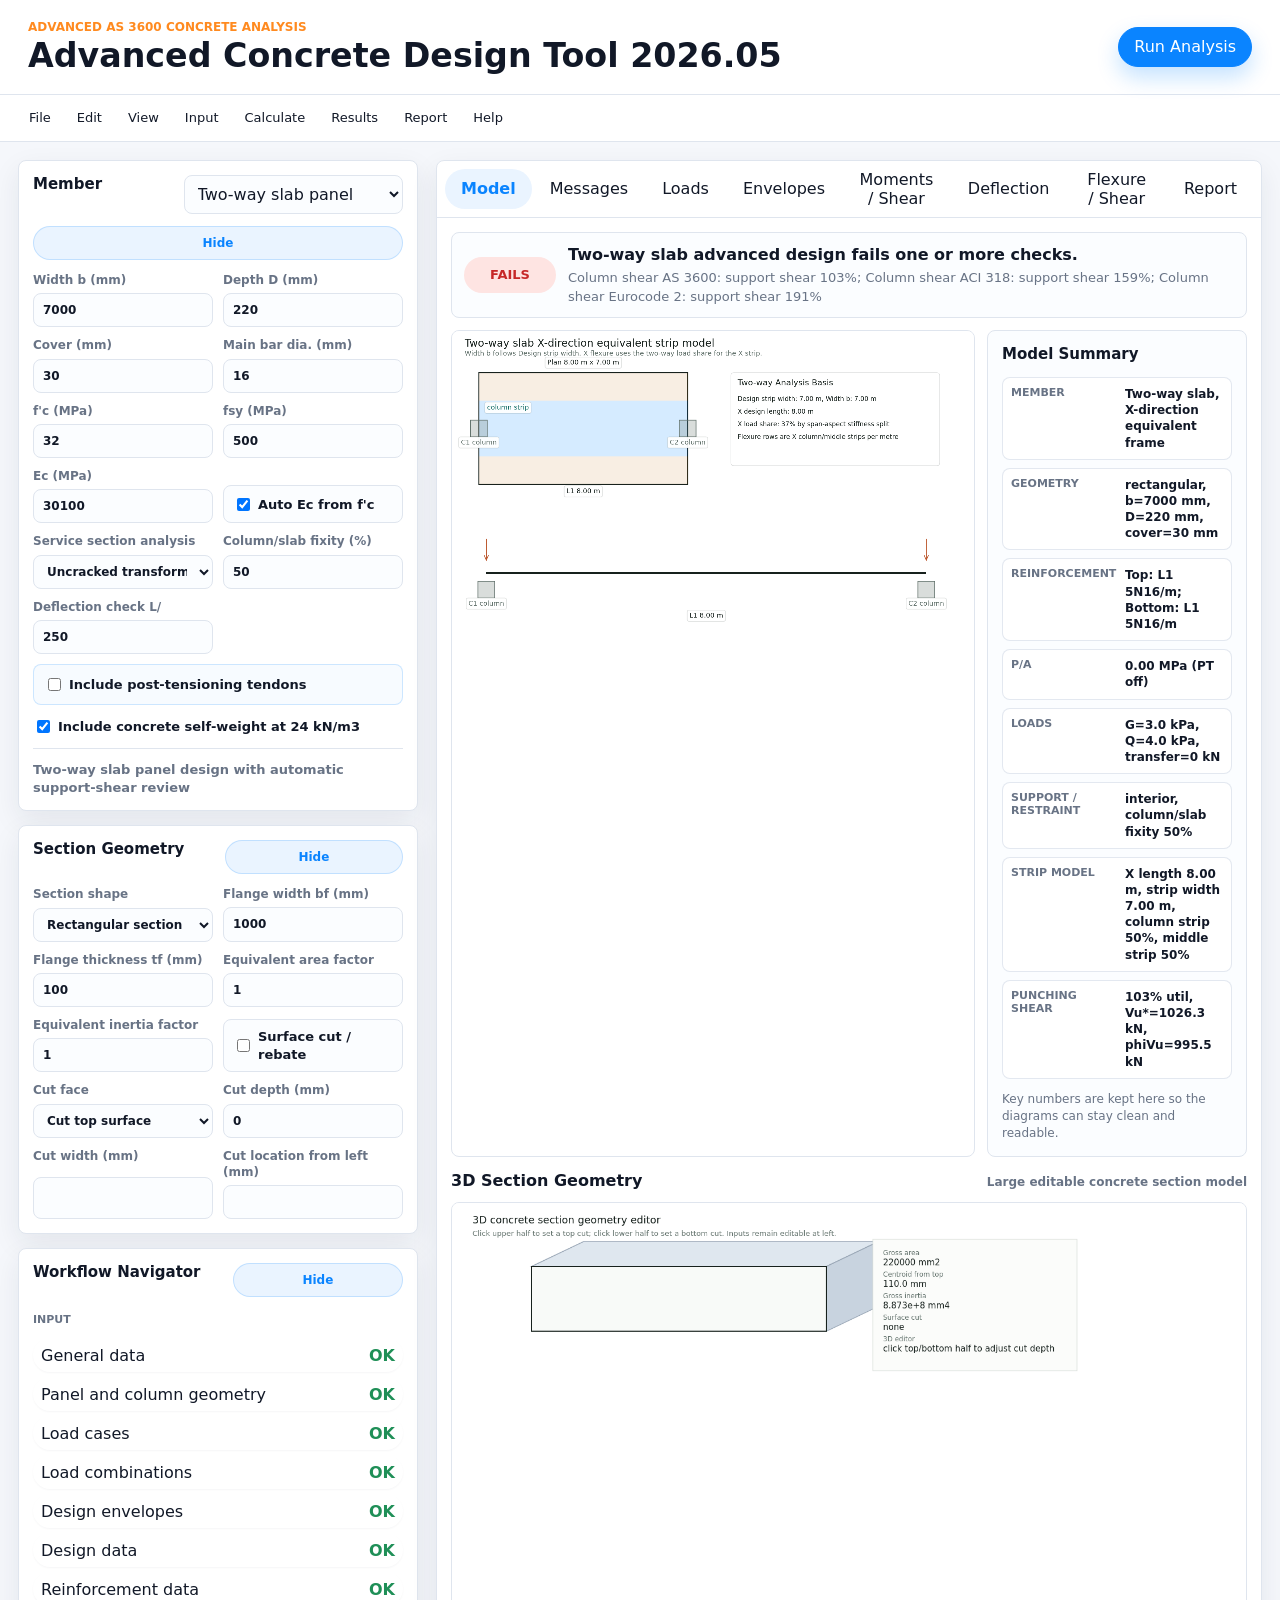
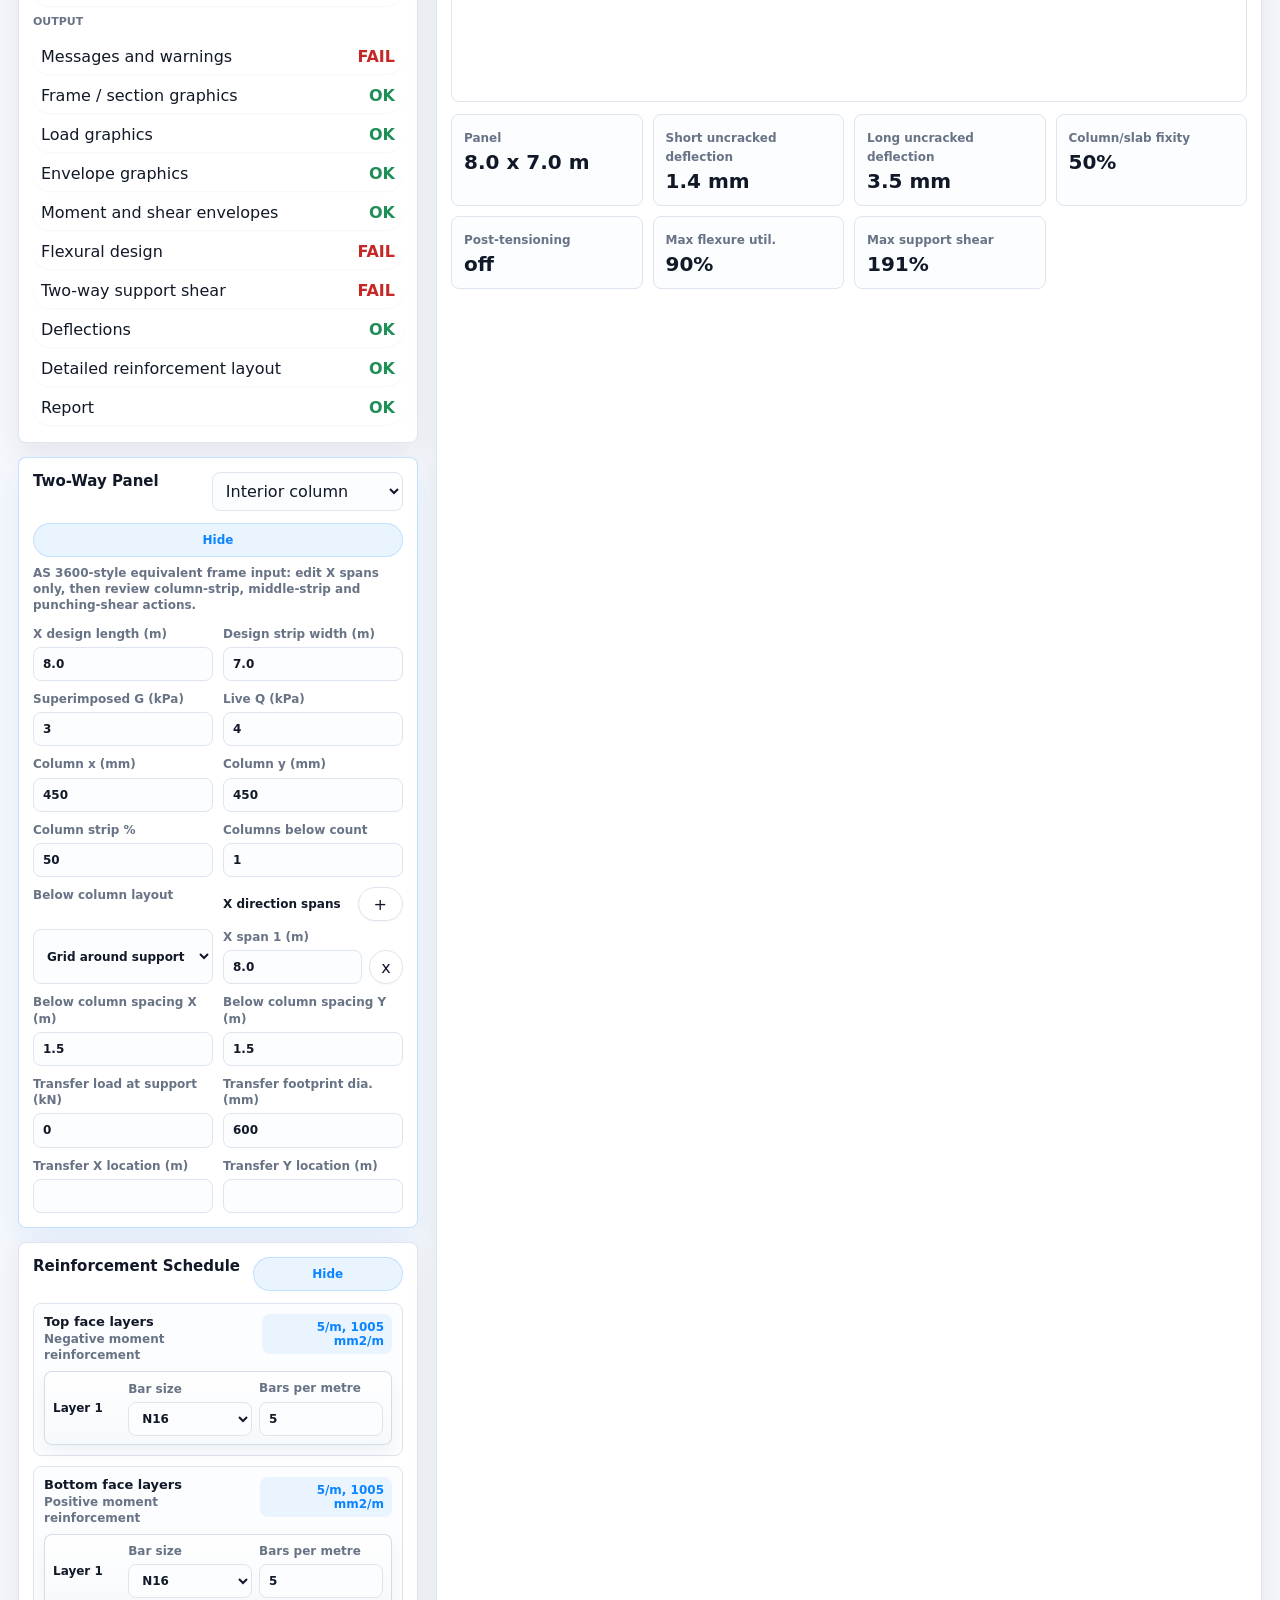
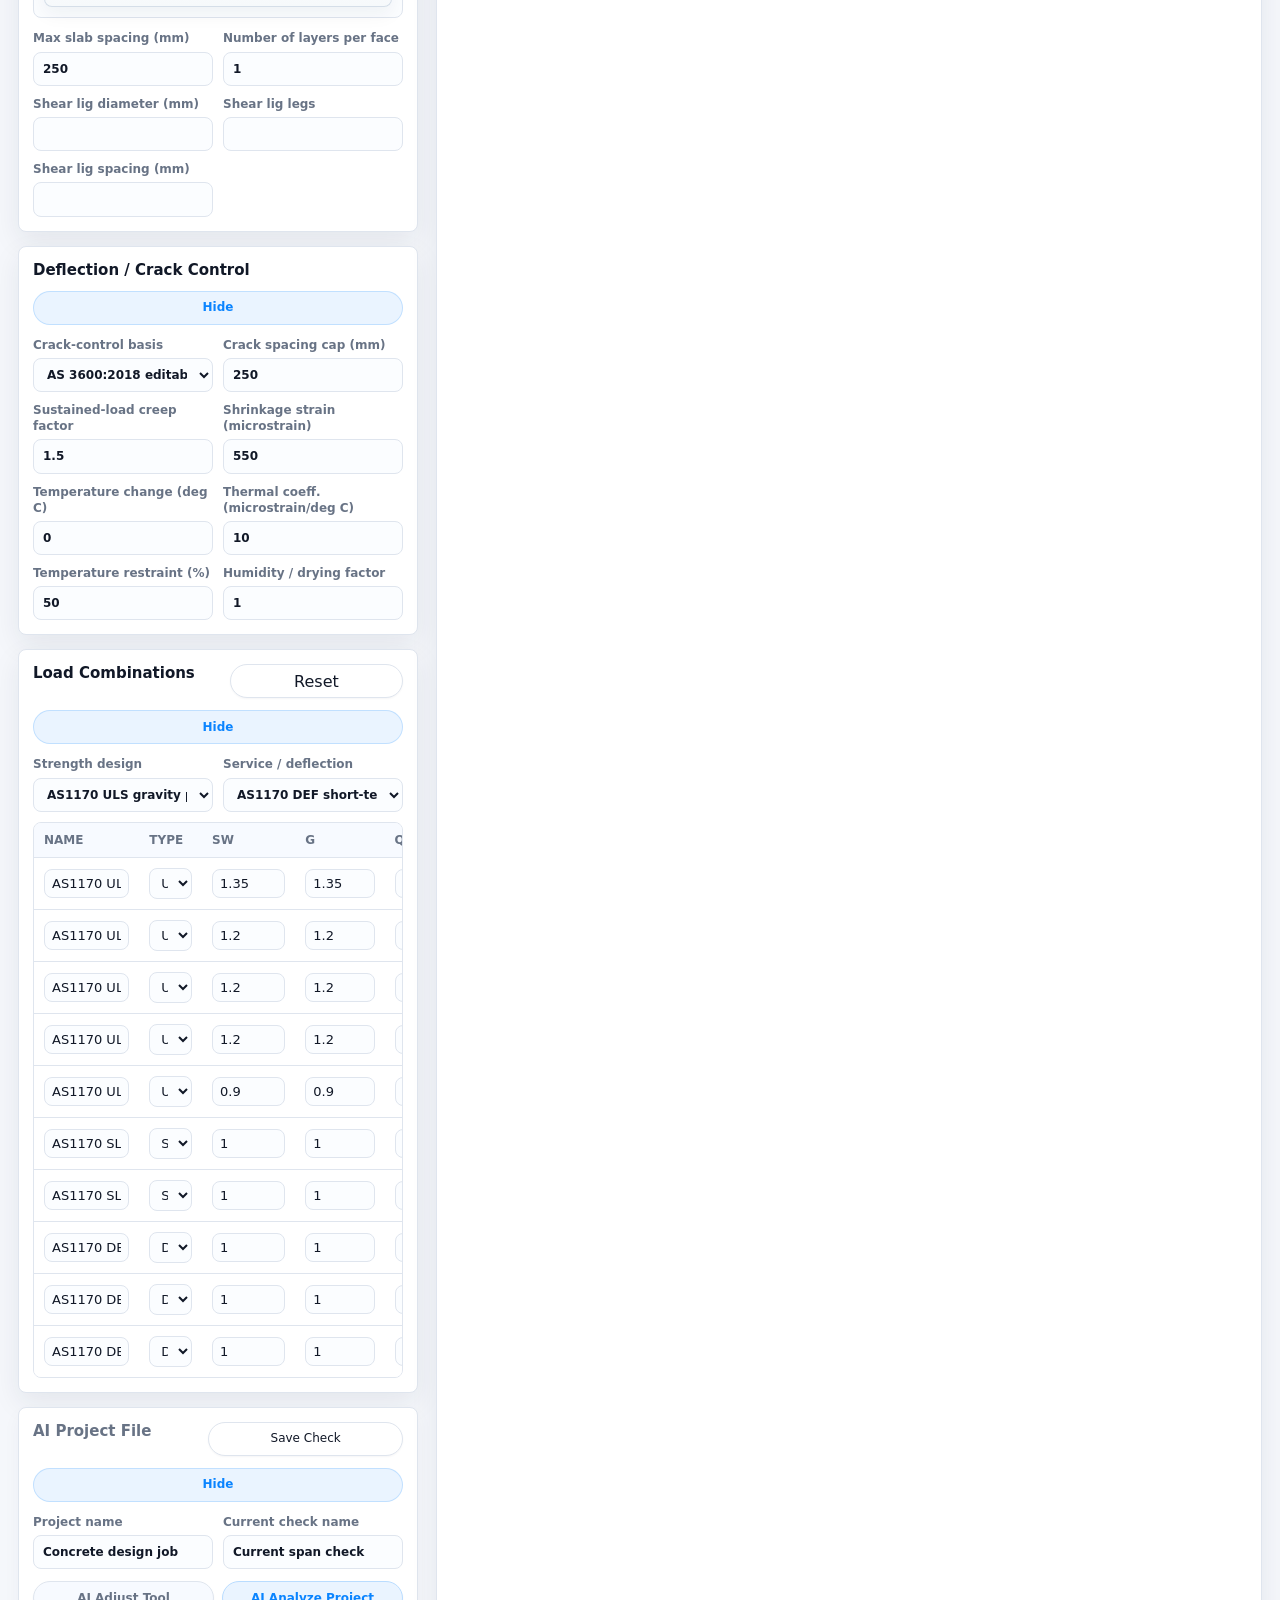
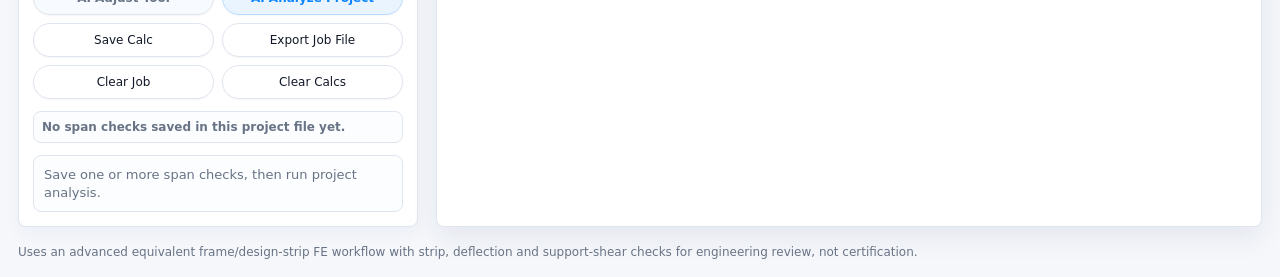
==== commit a6fb9148: "Align PT tendon profile depth with member input" ====
--- a/latest-revision-20260521-no-model-jump.html
+++ b/latest-revision-20260521-no-model-jump.html
@@ -78,14 +78,26 @@
         const clampLocal = (value, min, max) => Math.max(min, Math.min(max, Number(value) || 0));
         const sumSpans = (spans) => (spans || []).reduce((sum, span) => sum + Math.max(0.5, Number(span) || 0.5), 0);
 
-        patchNoModelJump();
-        patchTwoWayInputs();
-        patchTwoWayFlexure();
-        patchTwoWayModel();
+        try {
+          patchNoModelJump();
+        } catch {}
+        try {
+          patchTwoWayInputs();
+        } catch {}
+        try {
+          patchTwoWayFlexure();
+        } catch {}
+        try {
+          patchTwoWayModel();
+        } catch {}
+        try {
+          patchPtProfileDepth();
+        } catch {}
         try {
           if (typeof safeRun === "function") safeRun();
         } catch {}
         window.__twoWayStripFlexureFixReady = true;
+        window.__ptDepthAlignmentFixReady = true;
 
         function activeView() {
           return document.querySelector(".tab.active")?.dataset.view || document.querySelector(".view.active")?.id?.replace(/^view-/, "") || "model";
@@ -227,6 +239,247 @@
           return clampLocal(ly4 / Math.max(lx4 + ly4, 1e-9), 0.2, 1);
         }
 
+        function patchPtProfileDepth() {
+          if (typeof drawPtInputPreview !== "function" || drawPtInputPreview.ptDepthAlignmentFix) return;
+          drawPtInputPreview = function () {
+            drawAlignedPtProfile();
+          };
+          drawPtInputPreview.ptDepthAlignmentFix = true;
+          ["depth", "ptTopCover", "ptBottomCover", "ptDuctDiameter", "ptEnabled", "memberType", "panelX"].forEach((name) => {
+            const el = id(name);
+            if (!el || el.dataset.ptDepthAlignmentFix === "1") return;
+            el.dataset.ptDepthAlignmentFix = "1";
+            ["input", "change"].forEach((eventName) => {
+              el.addEventListener(eventName, () => {
+                try {
+                  drawAlignedPtProfile();
+                  if (typeof renderPtProfileSummary === "function") renderPtProfileSummary();
+                } catch {}
+              });
+            });
+          });
+          drawAlignedPtProfile();
+        }
+
+        function ptPreviewFromDom() {
+          const base = typeof previewPtInputFromDom === "function" ? previewPtInputFromDom() : appState()?.result?.input || {};
+          const D = Math.max(1, number(id("depth")?.value, base.D || 220));
+          return {
+            ...base,
+            D,
+            ptEnabled: Boolean(id("ptEnabled")?.checked),
+            memberType: id("memberType")?.value || base.memberType || "twoWay",
+            panelX: Math.max(0.5, number(id("panelX")?.value, base.panelX || 8)),
+            ptHighPoints: (appState()?.ptProfile?.highPoints || base.ptHighPoints || [25, 25]).map((value) => clampLocal(value, 0, D)),
+            ptLowPoints: (appState()?.ptProfile?.lowPoints || base.ptLowPoints || [D / 2]).map((value) => clampLocal(value, 0, D)),
+          };
+        }
+
+        function drawAlignedPtProfile() {
+          const canvas = id("ptProfileCanvas");
+          if (!canvas?.getContext) return;
+          canvas.width = 1400;
+          canvas.height = 660;
+          const input = ptPreviewFromDom();
+          const ctx = canvas.getContext("2d");
+          wipe(ctx, canvas);
+          ctx.fillStyle = "#17211d";
+          ctx.font = "28px system-ui";
+          ctx.fillText("Editable PT tendon profile", 34, 42);
+          ctx.fillStyle = input.ptEnabled ? "#a16207" : "#60706a";
+          ctx.font = "17px system-ui";
+          ctx.fillText(input.ptEnabled ? "Depth grid is locked to the Member panel Depth D input." : "Post-tensioning is off; profile depth is still shown from the member input.", 34, 68);
+
+          const layout = ptAlignedLayout(canvas, input);
+          drawPtDepthGrid(ctx, layout, input);
+          drawPtAlignedCurve(ctx, layout, input);
+          drawPtControlLabels(ctx, layout, input);
+          drawPtDepthDimension(ctx, layout, input);
+          drawPtLegend(ctx, layout.left, canvas.height - 42);
+        }
+
+        function ptAlignedLayout(canvas, input) {
+          const left = 108;
+          const right = canvas.width - 118;
+          const top = 118;
+          const maxDepthPx = canvas.height - 250;
+          const minDepthPx = 250;
+          const depthPx = clampLocal(input.D * 1.35, minDepthPx, maxDepthPx);
+          const total = ptProfileSpans(input).reduce((sum, span) => sum + span.length, 0) || 1;
+          return {
+            left,
+            right,
+            top,
+            depthPx,
+            width: right - left,
+            yScale: depthPx / Math.max(input.D, 1),
+            xScale: (right - left) / total,
+            total,
+          };
+        }
+
+        function ptProfileSpans(input) {
+          if ((input.memberType || "twoWay") === "twoWay") {
+            const spans = appState()?.twoWaySpansX?.length ? appState().twoWaySpansX : [input.panelX || 1];
+            return spans.map((length) => ({ length: Math.max(0.5, Number(length) || 0.5) }));
+          }
+          const spans = appState()?.spans || input.spans || [{ length: 1 }];
+          return spans.map((span) => ({ length: Math.max(0.5, Number(span.length ?? span) || 0.5) }));
+        }
+
+        function drawPtDepthGrid(ctx, layout, input) {
+          ctx.save();
+          ctx.fillStyle = "rgba(96,112,106,.06)";
+          ctx.strokeStyle = "rgba(96,112,106,.34)";
+          ctx.lineWidth = 2;
+          ctx.fillRect(layout.left, layout.top, layout.width, layout.depthPx);
+          ctx.strokeRect(layout.left, layout.top, layout.width, layout.depthPx);
+          [
+            [0, "0 mm top"],
+            [input.D / 2, `mid-depth ${Math.round(input.D / 2)} mm`],
+            [input.D, `full depth D = ${Math.round(input.D)} mm`],
+          ].forEach(([depth, label]) => {
+            const y = layout.top + depth * layout.yScale;
+            ctx.strokeStyle = depth === input.D / 2 ? "rgba(10,132,255,.45)" : "rgba(96,112,106,.3)";
+            ctx.lineWidth = depth === input.D ? 2.5 : 1.5;
+            ctx.beginPath();
+            ctx.moveTo(layout.left, y);
+            ctx.lineTo(layout.right, y);
+            ctx.stroke();
+            drawLabel(ctx, label, layout.left - 14, y + 4, depth === input.D ? "#17211d" : "#60706a", "right");
+          });
+          const limits = tendonDepthLimitsFromDom(input);
+          ctx.setLineDash([8, 6]);
+          ctx.strokeStyle = "#bd5b32";
+          [limits.min, limits.max].forEach((depth) => {
+            const y = layout.top + depth * layout.yScale;
+            ctx.beginPath();
+            ctx.moveTo(layout.left, y);
+            ctx.lineTo(layout.right, y);
+            ctx.stroke();
+          });
+          ctx.setLineDash([]);
+          ctx.fillStyle = "#bd5b32";
+          ctx.font = "16px system-ui";
+          ctx.fillText(`duct centreline zone: ${limits.min.toFixed(0)}-${limits.max.toFixed(0)} mm from top, based on cover inputs`, layout.left, layout.top + layout.depthPx + 32);
+          ctx.restore();
+        }
+
+        function tendonDepthLimitsFromDom(input) {
+          if (typeof ptProfileLimits === "function") {
+            try {
+              const limits = ptProfileLimits(input);
+              if (Number.isFinite(limits.min) && Number.isFinite(limits.max)) return { min: clampLocal(limits.min, 0, input.D), max: clampLocal(limits.max, 0, input.D) };
+            } catch {}
+          }
+          const topCover = Math.max(0, number(id("ptTopCover")?.value, 25));
+          const bottomCover = Math.max(0, number(id("ptBottomCover")?.value, 25));
+          const duct = Math.max(0, number(id("ptDuctDiameter")?.value, 13));
+          const min = topCover + duct / 2;
+          return { min: clampLocal(min, 0, input.D), max: clampLocal(input.D - bottomCover - duct / 2, min, input.D) };
+        }
+
+        function drawPtAlignedCurve(ctx, layout, input) {
+          const spans = ptProfileSpans(input);
+          const highs = input.ptHighPoints?.length ? input.ptHighPoints : [input.D / 2, input.D / 2];
+          const lows = input.ptLowPoints?.length ? input.ptLowPoints : [input.D / 2];
+          let acc = 0;
+          ctx.save();
+          ctx.strokeStyle = "#a16207";
+          ctx.lineWidth = 4;
+          spans.forEach((span, i) => {
+            const x1 = layout.left + acc * layout.xScale;
+            const x2 = layout.left + (acc + span.length) * layout.xScale;
+            const h1 = clampLocal(highs[i] ?? highs[0] ?? input.D / 2, 0, input.D);
+            const h2 = clampLocal(highs[i + 1] ?? highs[highs.length - 1] ?? h1, 0, input.D);
+            const low = clampLocal(lows[i] ?? lows[0] ?? input.D / 2, 0, input.D);
+            ctx.beginPath();
+            for (let step = 0; step <= 48; step++) {
+              const r = step / 48;
+              const yFromTop = typeof tendonProfilePoint === "function" ? tendonProfilePoint(input, r, h1, h2, low) : h1 + (h2 - h1) * r + 4 * (low - (h1 + h2) / 2) * r * (1 - r);
+              const x = x1 + (x2 - x1) * r;
+              const y = layout.top + clampLocal(yFromTop, 0, input.D) * layout.yScale;
+              if (step === 0) ctx.moveTo(x, y);
+              else ctx.lineTo(x, y);
+            }
+            ctx.stroke();
+            drawLabel(ctx, `span ${i + 1} ${span.length.toFixed(2)} m`, (x1 + x2) / 2, layout.top + layout.depthPx + 62, "#60706a", "center");
+            acc += span.length;
+          });
+          ctx.restore();
+        }
+
+        function drawPtControlLabels(ctx, layout, input) {
+          const spans = ptProfileSpans(input);
+          const highs = input.ptHighPoints || [];
+          const lows = input.ptLowPoints || [];
+          let acc = 0;
+          drawPoint(ctx, layout.left, layout.top + clampLocal(highs[0] ?? input.D / 2, 0, input.D) * layout.yScale, `H1 ${(highs[0] ?? input.D / 2).toFixed(0)}`, "#0a84ff");
+          spans.forEach((span, i) => {
+            const mid = acc + span.length / 2;
+            const end = acc + span.length;
+            const low = clampLocal(lows[i] ?? lows[0] ?? input.D / 2, 0, input.D);
+            const high = clampLocal(highs[i + 1] ?? highs[highs.length - 1] ?? input.D / 2, 0, input.D);
+            drawPoint(ctx, layout.left + mid * layout.xScale, layout.top + low * layout.yScale, `L${i + 1} ${low.toFixed(0)}`, "#bd5b32");
+            drawPoint(ctx, layout.left + end * layout.xScale, layout.top + high * layout.yScale, `H${i + 2} ${high.toFixed(0)}`, "#0a84ff");
+            acc = end;
+          });
+        }
+
+        function drawPoint(ctx, x, y, label, color) {
+          ctx.save();
+          ctx.fillStyle = color;
+          ctx.strokeStyle = "#fff";
+          ctx.lineWidth = 2;
+          ctx.beginPath();
+          ctx.arc(x, y, 7, 0, Math.PI * 2);
+          ctx.fill();
+          ctx.stroke();
+          drawLabel(ctx, label, x + 10, y - 10, color, "left");
+          ctx.restore();
+        }
+
+        function drawPtDepthDimension(ctx, layout, input) {
+          const x = layout.right + 42;
+          const y1 = layout.top;
+          const y2 = layout.top + layout.depthPx;
+          ctx.save();
+          ctx.strokeStyle = "#17211d";
+          ctx.fillStyle = "#17211d";
+          ctx.lineWidth = 2;
+          ctx.beginPath();
+          ctx.moveTo(x, y1);
+          ctx.lineTo(x, y2);
+          ctx.stroke();
+          [["top", y1, -1], ["bottom", y2, 1]].forEach(([, y, dir]) => {
+            ctx.beginPath();
+            ctx.moveTo(x - 7, y + dir * 10);
+            ctx.lineTo(x, y);
+            ctx.lineTo(x + 7, y + dir * 10);
+            ctx.stroke();
+          });
+          ctx.font = "18px system-ui";
+          ctx.translate(x + 28, (y1 + y2) / 2);
+          ctx.rotate(-Math.PI / 2);
+          ctx.textAlign = "center";
+          ctx.fillText(`Member Depth D = ${Math.round(input.D)} mm`, 0, 0);
+          ctx.restore();
+        }
+
+        function drawPtLegend(ctx, x, y) {
+          const items = [["#0a84ff", "high point"], ["#bd5b32", "low point"], ["#a16207", "tendon centreline"], ["#60706a", "member depth grid"]];
+          ctx.save();
+          ctx.font = "16px system-ui";
+          items.forEach(([color, text], i) => {
+            const px = x + i * 210;
+            ctx.fillStyle = color;
+            ctx.fillRect(px, y - 12, 22, 4);
+            ctx.fillStyle = "#17211d";
+            ctx.fillText(text, px + 32, y - 4);
+          });
+          ctx.restore();
+        }
+
         function patchTwoWayModel() {
           if (typeof drawModel !== "function" || drawModel.twoWayStripColumnsFix) return;
           const baseDrawModel = drawModel;
